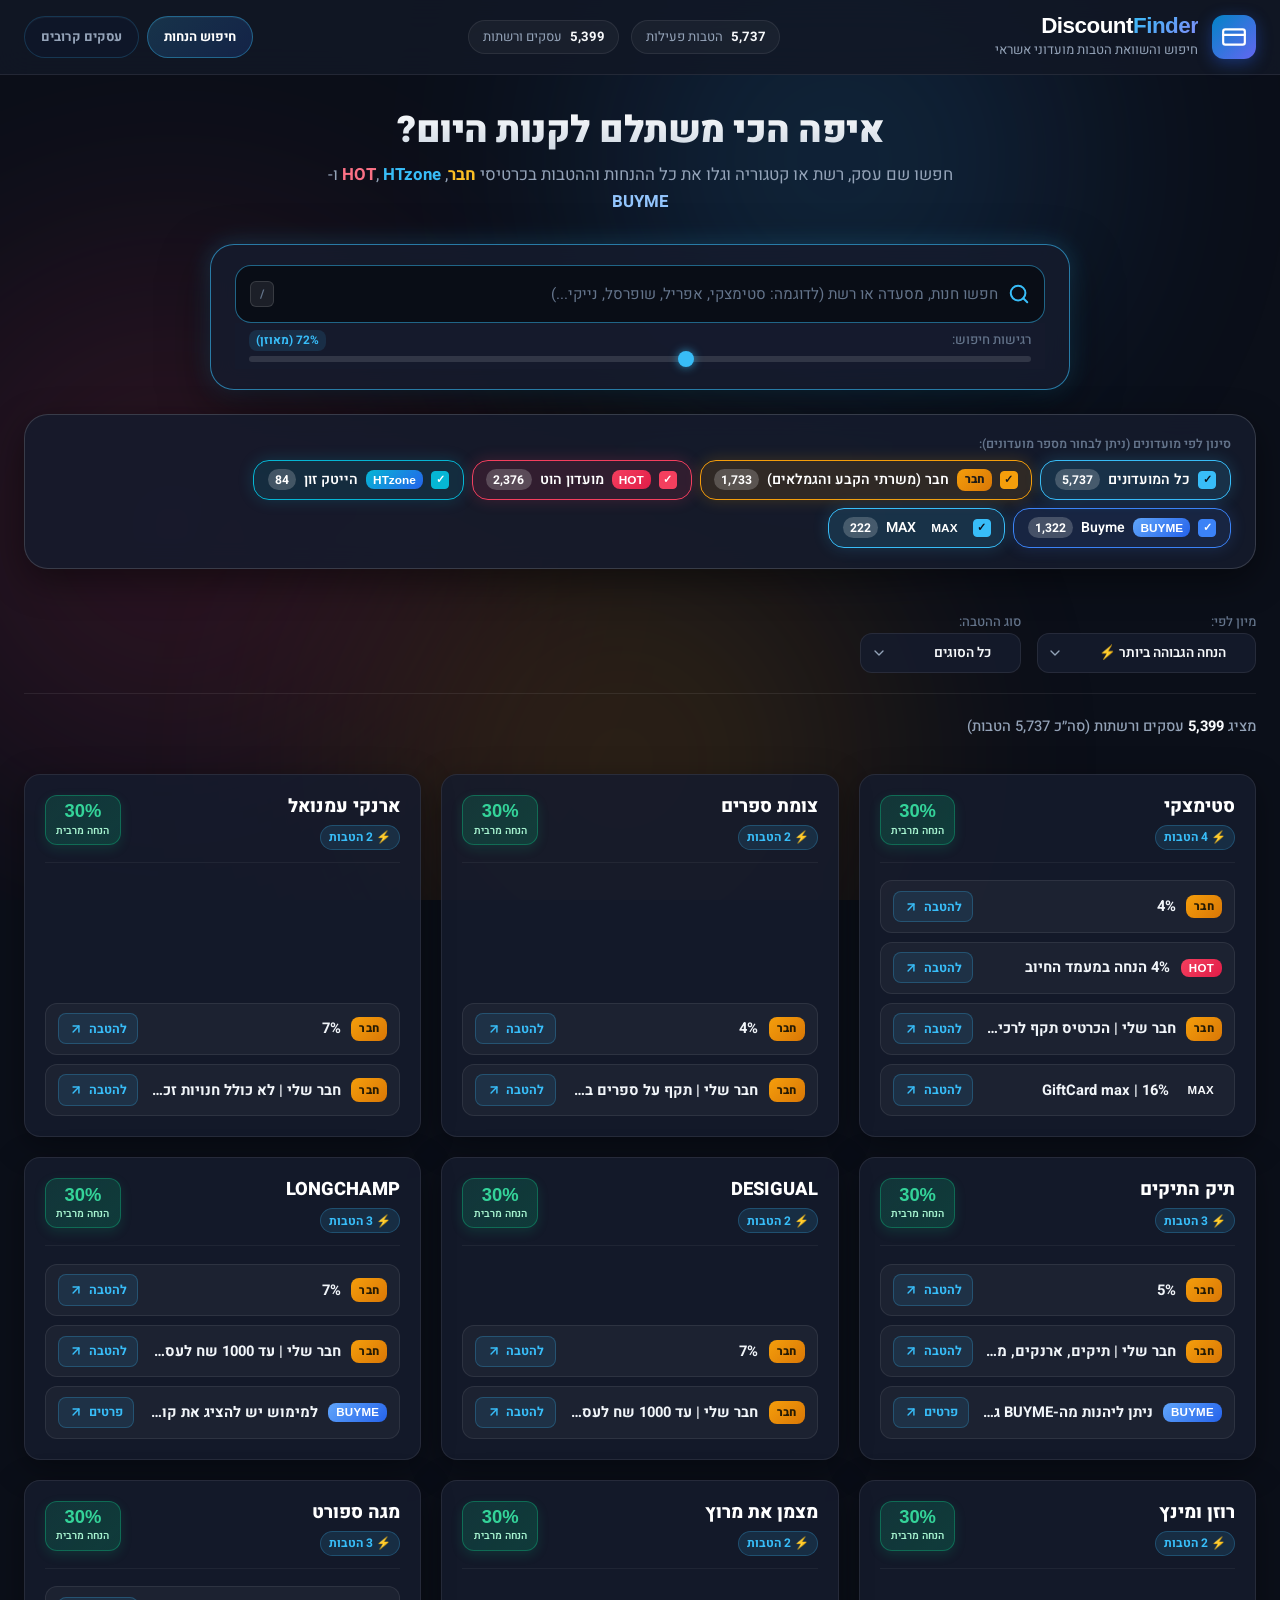
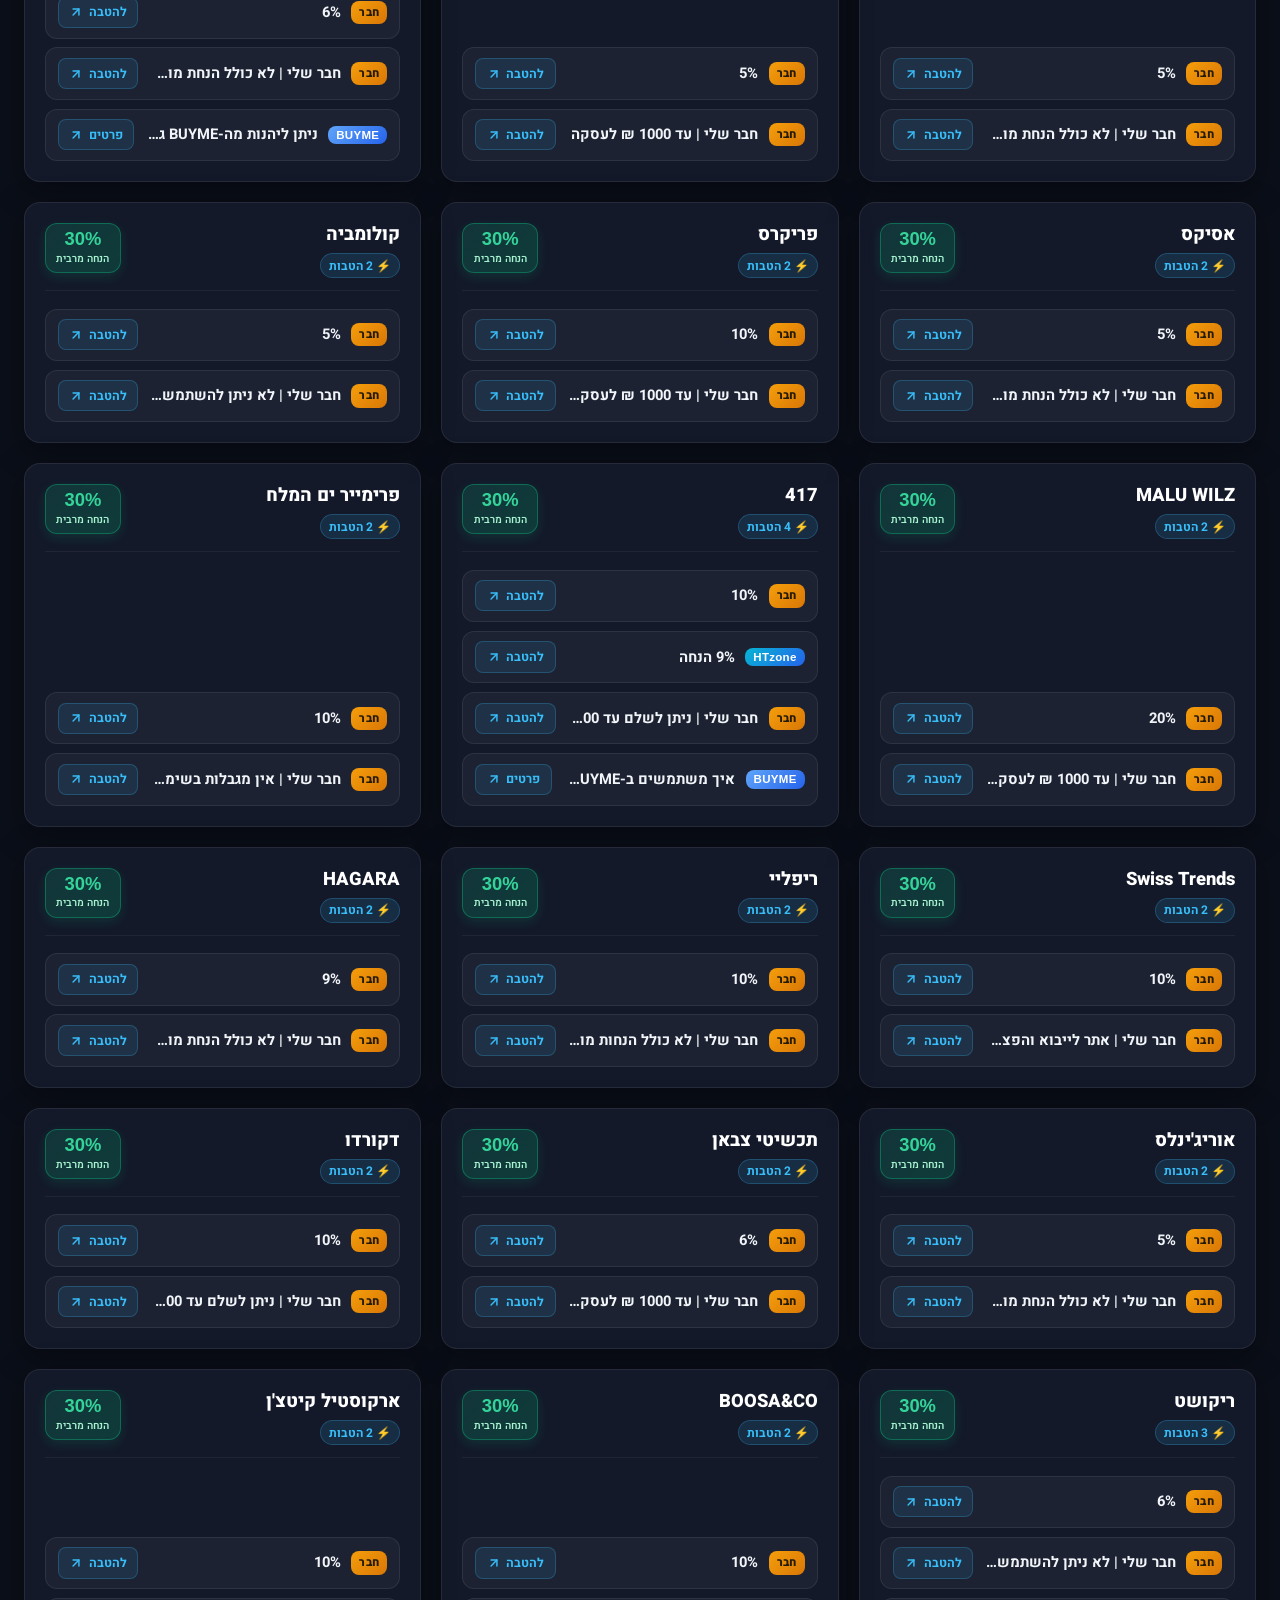
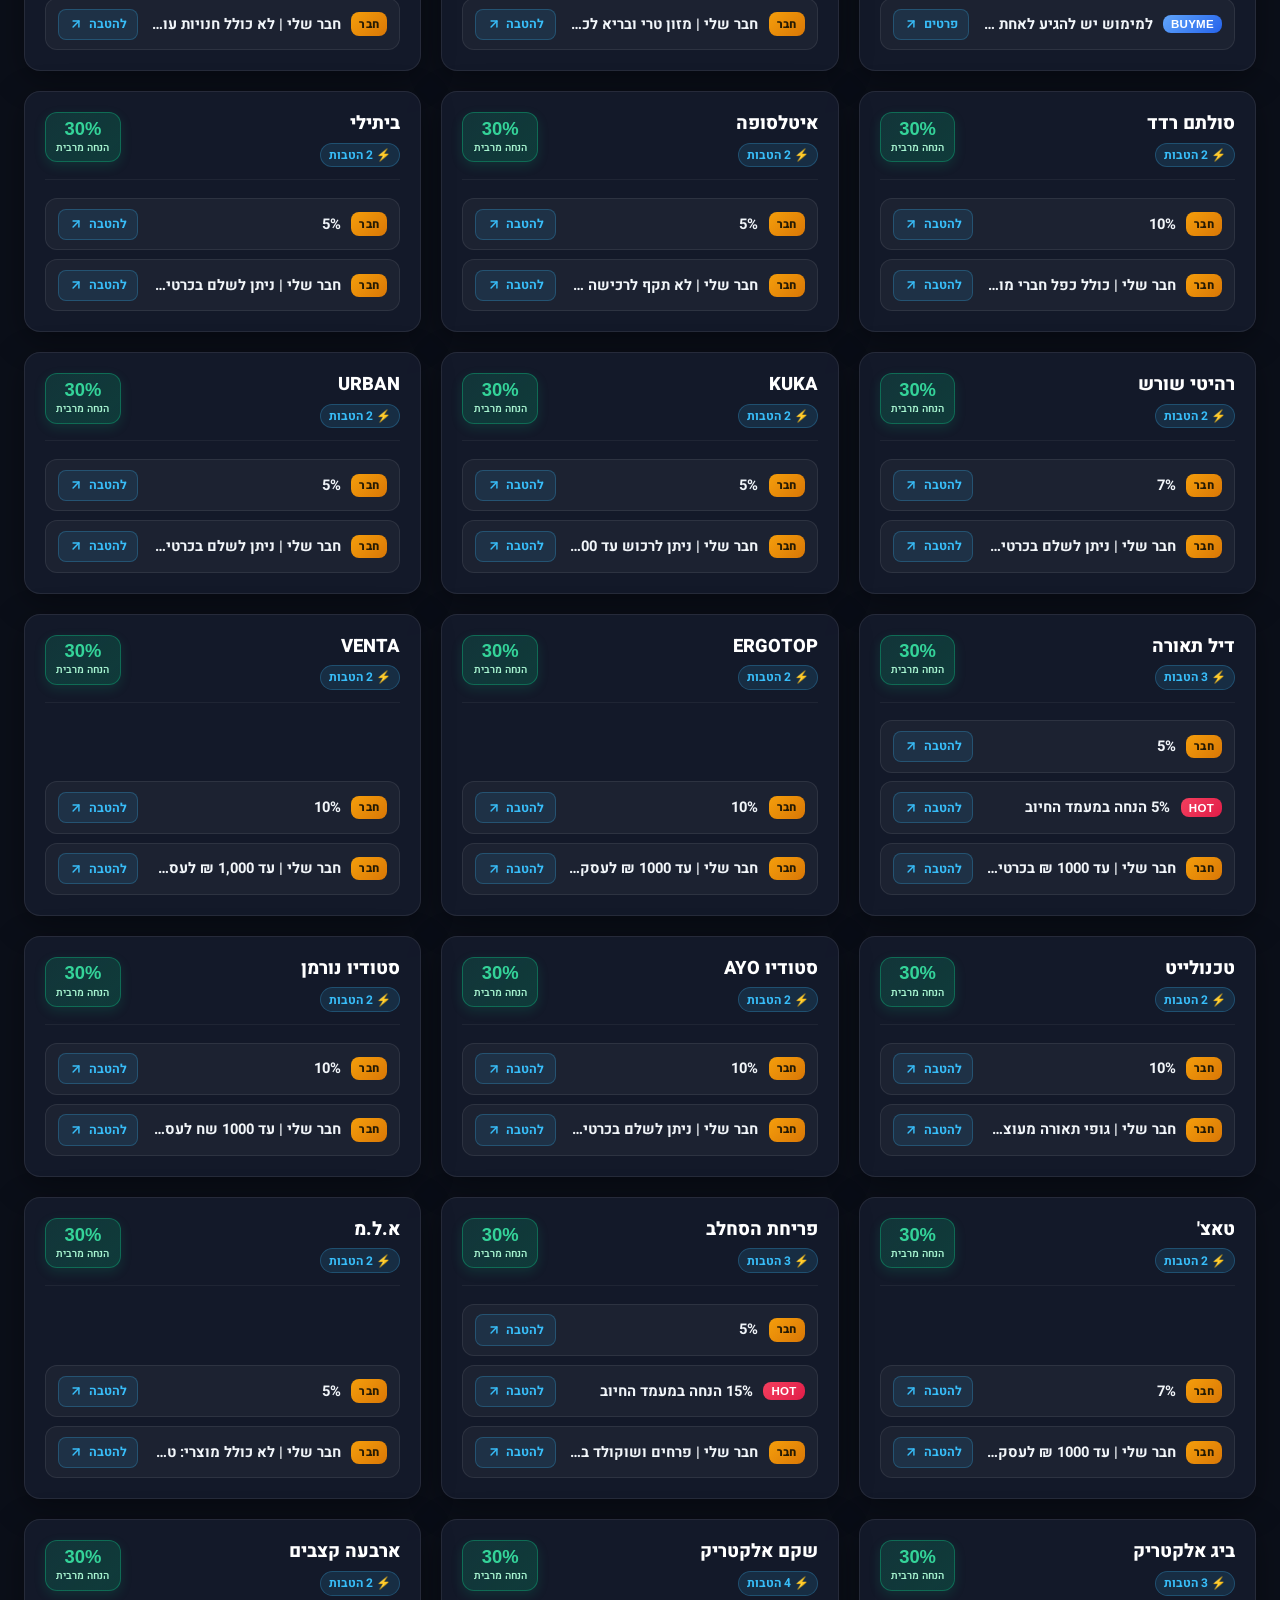
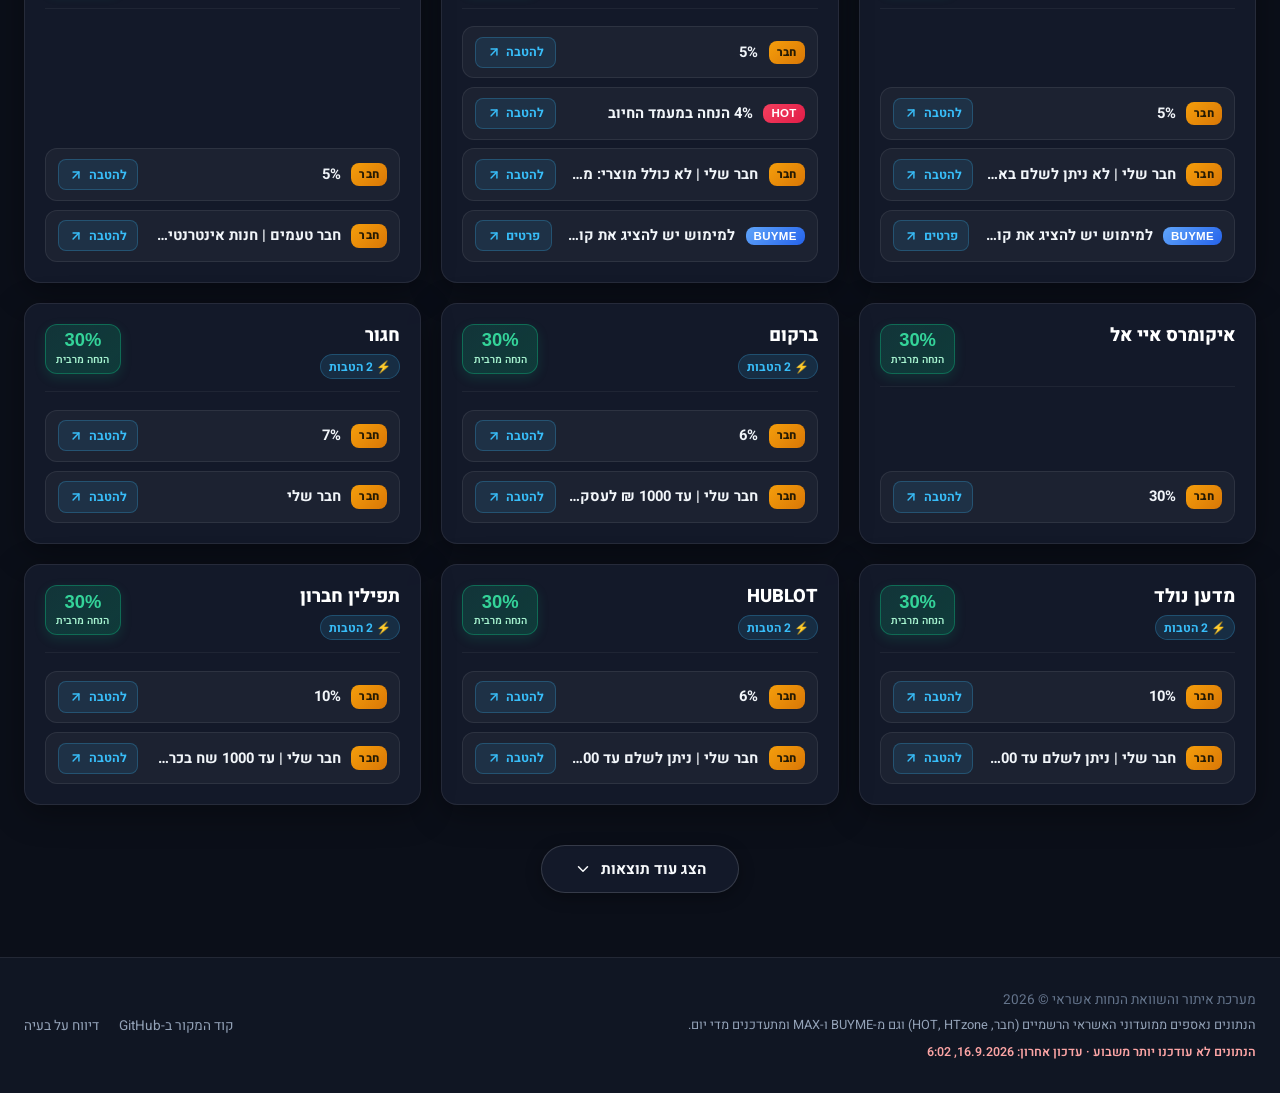
==== docs/index.html @ e82c586e "Fix footer links and surface data freshness" ====
<!DOCTYPE html>
<html lang="he" dir="rtl">

<head>
<!-- components/base_head.html -->
<meta charset="UTF-8">
<meta name="viewport" content="width=device-width, initial-scale=1.0, maximum-scale=5.0">
<meta name="theme-color" content="#0b0f19">

<!-- Google Fonts -->
<link rel="preconnect" href="https://fonts.googleapis.com">
<link rel="preconnect" href="https://fonts.gstatic.com" crossorigin>
<link href="https://fonts.googleapis.com/css2?family=Heebo:wght@300;400;500;600;700;800;900&family=Rubik:wght@400;500;600;700;800&display=swap" rel="stylesheet">

<link rel="stylesheet" href="./styles.css">    <title>מאתר הנחות והטבות אשראי | חבר (משרתי הקבע והגמלאים), HOT, HTzone</title>
    <meta name="description" content="חיפוש מיידי של כל ההנחות וההטבות בכרטיסי מועדון: חבר (משרתי הקבע והגמלאים), מועדון הוט (HOT), ו-HTzone. השוואת הנחות ומעבר ישיר להטבה.">
</head>

<body>
    <!-- Background Glow Effect -->
    <div class="app-background">
        <div class="glow-orb orb-1"></div>
        <div class="glow-orb orb-2"></div>
        <div class="glow-orb orb-3"></div>
    </div>

    <!-- Site Header Component -->
<!-- components/header.html -->
<header class="site-header">
    <div class="container header-content">
        <div class="brand">
            <div class="brand-icon">
                <svg viewBox="0 0 24 24" width="26" height="26" fill="none" stroke="currentColor" stroke-width="2"
                    stroke-linecap="round" stroke-linejoin="round">
                    <rect x="2" y="5" width="20" height="14" rx="2"></rect>
                    <line x1="2" y1="10" x2="22" y2="10"></line>
                </svg>
            </div>
            <div class="brand-text">
                <h1 class="brand-title">Discount<span class="brand-accent">Finder</span></h1>
                <p class="brand-subtitle">חיפוש והשוואת הטבות מועדוני אשראי</p>
            </div>
        </div>

        <!-- Stats Bar in Header -->
        <div class="header-stats" id="headerStats">
            <div class="stat-pill" id="statTotalDeals">
                <span class="stat-num" id="totalDealsCount">--</span>
                <span class="stat-label">הטבות פעילות</span>
            </div>
            <div class="stat-pill" id="statTotalStores">
                <span class="stat-num" id="totalStoresCount">--</span>
                <span class="stat-label">עסקים ורשתות</span>
            </div>
        </div>

        <nav class="header-nav" aria-label="ניווט בין עמודים">
            <a href="./" class="nav-link active">חיפוש הנחות</a>
            <a href="./nearme" class="nav-link ">עסקים קרובים</a>
        </nav>
    </div>
</header>
    <!-- Main Content -->
    <main class="container main-content">
<!-- Hero & Search Section -->
<section class="hero-section">
    <div class="hero-text-wrapper">
        <h2 class="hero-headline">איפה הכי משתלם לקנות היום?</h2>
        <p class="hero-description">חפשו שם עסק, רשת או קטגוריה וגלו את כל ההנחות וההטבות בכרטיסי <strong
                class="badge-mcc-text">חבר</strong>, <strong class="badge-hot-text">HOT</strong>, <strong
                class="badge-htzone-text">HTzone</strong> ו-<strong class="badge-buyme-text">BUYME</strong></p>
    </div>

    <!-- Search Box Card -->
    <div class="search-box-card">
        <div class="search-input-wrapper">
            <span class="search-icon">
                <svg viewBox="0 0 24 24" width="22" height="22" fill="none" stroke="currentColor"
                    stroke-width="2.2" stroke-linecap="round" stroke-linejoin="round">
                    <circle cx="11" cy="11" r="8"></circle>
                    <line x1="21" y1="21" x2="16.65" y2="16.65"></line>
                </svg>
            </span>
            <input type="text" id="searchInput" class="search-input"
                placeholder="חפשו חנות, מסעדה או רשת (לדוגמה: סטימצקי, אפריל, שופרסל, נייקי...)"
                autocomplete="off" autofocus aria-label="חיפוש עסקים והטבות">
            <button id="clearSearchBtn" class="clear-btn hidden" title="נקה חיפוש" aria-label="נקה חיפוש"
                type="button">
                <svg viewBox="0 0 24 24" width="18" height="18" fill="none" stroke="currentColor"
                    stroke-width="2.5" stroke-linecap="round" stroke-linejoin="round">
                    <line x1="18" y1="6" x2="6" y2="18"></line>
                    <line x1="6" y1="6" x2="18" y2="18"></line>
                </svg>
            </button>
            <div class="search-kbd-hint" title="לחצו / לחיפוש מהיר">/</div>
        </div>

        <!-- Quick Tags / Suggestions -->
        <div class="fuzzy-slider-control">
            <div class="fuzzy-label-wrapper">
                <label for="fuzzyRange" class="control-label">רגישות חיפוש:</label>
                <span id="fuzzyValLabel" class="fuzzy-val-badge">72% (מאוזן)</span>
            </div>
            <input type="range" id="fuzzyRange" class="fuzzy-slider" min="50" max="100" value="72" step="2"
                title="כוונן את רגישות החיפוש העמום (Fuzzy Search Tolerance)">
        </div>
    </div>

    <!-- Filter & Controls Toolbar -->
    <div class="toolbar-section">
        <!-- Club Filter Chips Component -->
<!-- components/club_filters.html -->
<div class="club-filters-container" id="filter-row" aria-label="סינון לפי מועדונים">
    <span class="filters-group-label">סינון לפי מועדונים (ניתן לבחור מספר מועדונים):</span>
    <div class="club-filters-group" role="group" aria-label="סינון לפי מועדונים">
        <button class="filter-chip active" data-club="ALL" type="button" aria-pressed="true" id="filterAll">
            <span class="chip-checkbox">✓</span>
            <span class="chip-name">כל המועדונים</span>
<span class="chip-count" id="countAll">--</span>        </button>
        <button class="filter-chip chip-mcc" data-club="MCC" type="button" aria-pressed="false" id="filterMCC">
            <span class="chip-checkbox">✓</span>
            <span class="club-logo-tag mcc-tag">חבר</span>
            <span class="chip-name">חבר (משרתי הקבע והגמלאים)</span>
<span class="chip-count" id="countMCC">--</span>        </button>
        <button class="filter-chip chip-hot" data-club="HOT" type="button" aria-pressed="false" id="filterHOT">
            <span class="chip-checkbox">✓</span>
            <span class="club-logo-tag hot-tag">HOT</span>
            <span class="chip-name">מועדון הוט</span>
<span class="chip-count" id="countHOT">--</span>        </button>
        <button class="filter-chip chip-htzone" data-club="HTzone" type="button" aria-pressed="false" id="filterHTzone">
            <span class="chip-checkbox">✓</span>
            <span class="club-logo-tag htzone-tag">HTzone</span>
            <span class="chip-name">הייטק זון</span>
<span class="chip-count" id="countHTzone">--</span>        </button>
        <button class="filter-chip chip-buyme" data-club="BUYME" type="button" aria-pressed="false" id="filterBUYME">
            <span class="chip-checkbox">✓</span>
            <span class="club-logo-tag buyme-tag">BUYME</span>
            <span class="chip-name">Buyme</span>
<span class="chip-count" id="countBUYME">--</span>        </button>
        <button class="filter-chip chip-max" data-club="MAX" type="button" aria-pressed="false" id="filterMAX">
            <span class="chip-checkbox">✓</span>
            <span class="club-logo-tag max-tag">MAX</span>
            <span class="chip-name">MAX</span>
<span class="chip-count" id="countMAX">--</span>        </button>
    </div>
</div>
        <!-- Sort and Fuzzy Sensitivity Controls -->
        <div class="toolbar-controls-group">
            <div class="sort-controls">
                <label for="sortSelect" class="control-label">מיון לפי:</label>
                <div class="custom-select-wrapper">
                    <select id="sortSelect" class="custom-select">
                        <option value="discount_desc" selected>הנחה הגבוהה ביותר ⚡</option>
                        <option value="name_asc">שם עסק (א - ת)</option>
                        <option value="deals_desc">מספר הטבות לעסק (הכי הרבה)</option>
                    </select>
                </div>
            </div>
            <div class="type-filter-control">
                <label for="discountTypeSelect" class="control-label">סוג ההטבה:</label>
                <div class="custom-select-wrapper">
                    <select id="discountTypeSelect" class="custom-select">
                        <option value="">כל הסוגים</option>
                        <option value="billing_discount">חיוב (ברירת מחדל)</option>
                        <option value="rechargeable_card">Rechargeable Card</option>
                        <option value="voucher">Voucher</option>
                        <option value="gift_card">Gift Card</option>
                        <option value="club_card">Club Card</option>
                    </select>
                </div>
            </div>
        </div>
    </div>

    <!-- Status / Result summary line -->
    <div class="results-meta-bar" id="resultsMetaBar">
        <div class="meta-info">
            <span id="resultsCountText" class="results-count-text">טוען נתונים...</span>
            <span id="activeFilterBadge" class="active-filter-badge hidden"></span>
        </div>
        <div class="meta-extra">
            <span id="renderedCountText" class="rendered-count-text"></span>
        </div>
    </div>
</section>

<!-- Cards Results Grid -->
<section class="results-section">
    <!-- Loading Skeleton -->
    <div id="loadingSkeleton" class="cards-grid skeleton-grid">
        <div class="card skeleton-card"></div>
        <div class="card skeleton-card"></div>
        <div class="card skeleton-card"></div>
        <div class="card skeleton-card"></div>
        <div class="card skeleton-card"></div>
        <div class="card skeleton-card"></div>
    </div>

    <!-- Rendered Cards -->
    <div id="cardsGrid" class="cards-grid hidden"></div>

    <!-- Load More Button (if many results) -->
    <div id="loadMoreContainer" class="load-more-container hidden">
        <button id="loadMoreBtn" class="load-more-btn" type="button">
            <span>הצג עוד תוצאות</span>
            <svg viewBox="0 0 24 24" width="18" height="18" fill="none" stroke="currentColor" stroke-width="2"
                stroke-linecap="round" stroke-linejoin="round">
                <polyline points="6 9 12 15 18 9"></polyline>
            </svg>
        </button>
    </div>

    <!-- Empty State -->
    <div id="emptyState" class="empty-state hidden">
        <div class="empty-icon-wrap">
            <svg viewBox="0 0 24 24" width="48" height="48" fill="none" stroke="currentColor" stroke-width="1.5"
                stroke-linecap="round" stroke-linejoin="round">
                <circle cx="11" cy="11" r="8"></circle>
                <line x1="21" y1="21" x2="16.65" y2="16.65"></line>
                <line x1="8" y1="11" x2="14" y2="11"></line>
            </svg>
        </div>
        <h3 class="empty-title">לא נמצאו תוצאות מתאימות</h3>
        <p class="empty-subtitle">לא מצאנו הטבות התואמות לחיפוש "<span id="emptyQuery"></span>". נסו לחפש בשם
            אחר או אפסו את הסינון.</p>
        <button id="resetSearchBtn" class="reset-search-btn" type="button">
            <svg viewBox="0 0 24 24" width="16" height="16" fill="none" stroke="currentColor" stroke-width="2"
                stroke-linecap="round" stroke-linejoin="round">
                <path d="M3 12a9 9 0 1 0 9-9 9.75 9.75 0 0 0-6.74 2.74L3 8"></path>
                <path d="M3 3v5h5"></path>
            </svg>
            <span>איפוס חיפוש וסינונים</span>
        </button>
    </div>
</section>

<!-- Floating Back to Top Button -->
<button id="backToTopBtn" class="back-to-top-btn hidden" title="חזרה לראש העמוד" aria-label="חזרה לראש העמוד"
    type="button">
    <svg viewBox="0 0 24 24" width="22" height="22" fill="none" stroke="currentColor" stroke-width="2.5"
        stroke-linecap="round" stroke-linejoin="round">
        <polyline points="18 15 12 9 6 15"></polyline>
    </svg>
</button>
    </main>

    <!-- Site Footer Component -->
<!-- components/footer.html -->
<footer class="site-footer">
    <div class="container footer-content">
        <div class="footer-left">
            <p>מערכת איתור והשוואת הנחות אשראי &copy; 2026</p>
            <p class="footer-note">הנתונים נאספים ממועדוני האשראי הרשמיים (חבר, HOT, HTzone) וגם מ-BUYME ו-MAX ומתעדכנים מדי יום.</p>
            <p id="dataFreshness" class="data-freshness" role="status" aria-live="polite">בודק מתי הנתונים עודכנו...</p>
        </div>
        <div class="footer-links">
            <a href="https://github.com/yohaybn/israeli-cc-discounts" target="_blank" rel="noopener noreferrer" class="footer-link">קוד המקור ב-GitHub</a>
            <a href="https://github.com/yohaybn/israeli-cc-discounts/issues" target="_blank" rel="noopener noreferrer" class="footer-link">דיווח על בעיה</a>
        </div>
    </div>
</footer>
    <!-- Shared Card Template Component -->
<!-- components/card.html -->
<template id="deal-card-template">
    <div class="card business-card">
        <div class="card-header">
            <div class="card-title-area">
                <h3 class="business-name"></h3>
                <span class="multi-badge hidden"></span>
            </div>
            <div class="best-discount-pill hidden">
                <span class="best-disc-val"></span>
                <span class="best-disc-lbl">הנחה מרבית</span>
            </div>
            <div class="voucher-pill hidden">
                <span class="voucher-icon">🎁</span>
                <span class="voucher-label">שובר</span>
                <span class="voucher-count"></span>
            </div>
        </div>
        <div class="discounts-list"></div>
    </div>
</template>
    <script src="./freshness.js"></script>
<!-- App JavaScript -->
<script src="./app.js"></script>
</body>

</html>
---- docs/styles.css ----
/* ==========================================================================
   Design System & Tokens - Israeli Credit Card Discount Finder
   ========================================================================== */

:root {
    /* Color Palette */
    --bg-main: #0b0f19;
    --bg-card: rgba(22, 28, 45, 0.85);
    --bg-card-hover: rgba(30, 39, 63, 0.95);
    --bg-glass: rgba(18, 24, 38, 0.85);
    --bg-surface-elevated: #1a2236;
    --bg-surface-subtle: rgba(255, 255, 255, 0.04);
    --bg-input: rgba(13, 17, 28, 0.9);

    /* Text Colors */
    --text-primary: #f8fafc;
    --text-secondary: #94a3b8;
    --text-muted: #64748b;
    --text-accent: #38bdf8;

    /* Border & Glow */
    --border-subtle: rgba(255, 255, 255, 0.08);
    --border-highlight: rgba(255, 255, 255, 0.15);
    --border-focus: rgba(56, 189, 248, 0.6);
    --glow-primary: rgba(56, 189, 248, 0.25);
    --glow-card: 0 8px 32px rgba(0, 0, 0, 0.35);

    /* Club Brand Colors */
    --mcc-base: #f59e0b;
    --mcc-gradient: linear-gradient(135deg, #f59e0b, #d97706);
    --mcc-bg: rgba(245, 158, 11, 0.12);
    --mcc-border: rgba(245, 158, 11, 0.35);
    --mcc-text: #fbbf24;

    --hot-base: #f43f5e;
    --hot-gradient: linear-gradient(135deg, #f43f5e, #e11d48);
    --hot-bg: rgba(244, 63, 94, 0.12);
    --hot-border: rgba(244, 63, 94, 0.35);
    --hot-text: #fb7185;

    --htzone-base: #06b6d4;
    --htzone-gradient: linear-gradient(135deg, #06b6d4, #2563eb);
    --htzone-bg: rgba(6, 182, 212, 0.12);
    --htzone-border: rgba(6, 182, 212, 0.35);
    --htzone-text: #38bdf8;

    --buyme-base: #3b82f6;
    --buyme-gradient: linear-gradient(135deg, #60a5fa, #2563eb);
    --buyme-bg: rgba(59, 130, 246, 0.12);
    --buyme-border: rgba(59, 130, 246, 0.35);
    --buyme-text: #93c5fd;

    /* Typography */
    --font-hebrew: 'Heebo', 'Rubik', -apple-system, BlinkMacSystemFont, 'Segoe UI', Roboto, sans-serif;
    --font-latin: 'Inter', -apple-system, BlinkMacSystemFont, sans-serif;

    /* Radii */
    --radius-sm: 8px;
    --radius-md: 12px;
    --radius-lg: 16px;
    --radius-xl: 24px;
    --radius-full: 9999px;

    /* Transitions */
    --transition-fast: 0.15s ease;
    --transition-normal: 0.25s cubic-bezier(0.16, 1, 0.3, 1);
    --transition-smooth: 0.4s cubic-bezier(0.16, 1, 0.3, 1);
}

/* ==========================================================================
   Reset & Global Setup
   ========================================================================== */

*,
*::before,
*::after {
    box-sizing: border-box;
    margin: 0;
    padding: 0;
    -webkit-tap-highlight-color: transparent;
}

html {
    font-size: 16px;
    scroll-behavior: smooth;
    background-color: var(--bg-main);
    color: var(--text-primary);
    font-family: var(--font-hebrew);
    direction: rtl;
    text-align: right;
    -webkit-font-smoothing: antialiased;
}

body {
    min-height: 100vh;
    display: flex;
    flex-direction: column;
    overflow-x: hidden;
    position: relative;
}

.container {
    width: 100%;
    max-width: 1280px;
    margin: 0 auto;
    padding: 0 1.5rem;
}

/* Ambient Animated Glows */
.app-background {
    position: fixed;
    inset: 0;
    z-index: -1;
    overflow: hidden;
    pointer-events: none;
}

.glow-orb {
    position: absolute;
    border-radius: 50%;
    filter: blur(120px);
    opacity: 0.15;
    animation: orbFloat 20s infinite alternate ease-in-out;
}

.orb-1 {
    top: -10%;
    right: 15%;
    width: 500px;
    height: 500px;
    background: radial-gradient(circle, #38bdf8, #2563eb);
}

.orb-2 {
    top: 25%;
    left: -10%;
    width: 600px;
    height: 600px;
    background: radial-gradient(circle, #f43f5e, #881337);
    animation-delay: -5s;
}

.orb-3 {
    bottom: -15%;
    right: 30%;
    width: 550px;
    height: 550px;
    background: radial-gradient(circle, #f59e0b, #b45309);
    animation-delay: -10s;
}

@keyframes orbFloat {
    0% {
        transform: translate(0, 0) scale(1);
    }

    50% {
        transform: translate(30px, -20px) scale(1.08);
    }

    100% {
        transform: translate(-20px, 30px) scale(0.95);
    }
}

/* ==========================================================================
   Header & Brand
   ========================================================================== */

.site-header {
    position: sticky;
    top: 0;
    z-index: 100;
    backdrop-filter: blur(16px);
    -webkit-backdrop-filter: blur(16px);
    background: var(--bg-glass);
    border-bottom: 1px solid var(--border-subtle);
    padding: 0.85rem 0;
    transition: var(--transition-normal);
}

.header-content {
    display: flex;
    align-items: center;
    justify-content: space-between;
    gap: 1.5rem;
}

.header-nav {
    display: inline-flex;
    align-items: center;
    gap: 0.5rem;
    flex-wrap: wrap;
}

.nav-link {
    display: inline-flex;
    align-items: center;
    justify-content: center;
    padding: 0.6rem 1rem;
    border-radius: var(--radius-full);
    border: 1px solid rgba(56, 189, 248, 0.2);
    background: rgba(15, 23, 42, 0.9);
    color: var(--text-secondary);
    font-size: 0.82rem;
    font-weight: 700;
    text-decoration: none;
    transition: var(--transition-fast);
    box-shadow: inset 0 1px 0 rgba(255, 255, 255, 0.04);
}

.nav-link:hover,
.nav-link.active {
    background: linear-gradient(135deg, rgba(56, 189, 248, 0.18), rgba(37, 99, 235, 0.18));
    border-color: rgba(56, 189, 248, 0.4);
    color: #fff;
}

.brand {
    display: flex;
    align-items: center;
    gap: 0.85rem;
    text-decoration: none;
}

.brand-icon {
    width: 44px;
    height: 44px;
    border-radius: var(--radius-md);
    background: linear-gradient(135deg, #0284c7, #6366f1);
    color: #fff;
    display: flex;
    align-items: center;
    justify-content: center;
    box-shadow: 0 4px 16px rgba(37, 99, 235, 0.4);
    flex-shrink: 0;
}

.brand-title {
    font-size: 1.4rem;
    font-weight: 800;
    letter-spacing: -0.5px;
    color: #fff;
    line-height: 1.1;
    font-family: var(--font-latin), var(--font-hebrew);
}

.brand-accent {
    background: linear-gradient(135deg, #38bdf8, #818cf8);
    -webkit-background-clip: text;
    background-clip: text;
    -webkit-text-fill-color: transparent;
}

.brand-subtitle {
    font-size: 0.82rem;
    color: var(--text-secondary);
    margin-top: 2px;
}

.header-stats {
    display: flex;
    align-items: center;
    gap: 0.75rem;
}

.stat-pill {
    display: inline-flex;
    align-items: center;
    gap: 0.5rem;
    padding: 0.4rem 0.85rem;
    background: var(--bg-surface-subtle);
    border: 1px solid var(--border-subtle);
    border-radius: var(--radius-full);
    font-size: 0.82rem;
    color: var(--text-secondary);
    transition: var(--transition-fast);
}

.stat-num {
    font-weight: 700;
    color: var(--text-primary);
    font-feature-settings: "tnum";
}

.live-indicator {
    background: rgba(16, 185, 129, 0.08);
    border-color: rgba(16, 185, 129, 0.25);
    color: #34d399;
}

.live-dot {
    width: 8px;
    height: 8px;
    border-radius: 50%;
    background-color: #10b981;
    box-shadow: 0 0 10px #10b981;
    animation: pulseLive 2s infinite;
}

@keyframes pulseLive {

    0%,
    100% {
        opacity: 1;
        transform: scale(1);
    }

    50% {
        opacity: 0.4;
        transform: scale(0.85);
    }
}

/* ==========================================================================
   Hero Section & Search Box
   ========================================================================== */

.main-content {
    flex: 1;
    padding-top: 2rem;
    padding-bottom: 4rem;
}

.hero-section {
    margin-bottom: 2.25rem;
}

.hero-text-wrapper {
    text-align: center;
    margin-bottom: 1.75rem;
}

.hero-headline {
    font-size: clamp(1.6rem, 4.5vw, 2.3rem);
    font-weight: 900;
    letter-spacing: -0.5px;
    line-height: 1.25;
    margin-bottom: 0.6rem;
    background: linear-gradient(180deg, #ffffff 0%, #cbd5e1 100%);
    -webkit-background-clip: text;
    background-clip: text;
    -webkit-text-fill-color: transparent;
}

.hero-description {
    font-size: clamp(0.92rem, 2.5vw, 1.05rem);
    color: var(--text-secondary);
    max-width: 680px;
    margin: 0 auto;
    line-height: 1.6;
}

.badge-mcc-text {
    color: var(--mcc-text);
}

.badge-hot-text {
    color: var(--hot-text);
}

.badge-htzone-text {
    color: var(--htzone-text);
}

.badge-buyme-text {
    color: var(--buyme-text);
}

/* Search Box Card */
.search-box-card {
    background: var(--bg-card);
    border: 1px solid var(--border-highlight);
    border-radius: var(--radius-xl);
    padding: 1.25rem 1.5rem;
    box-shadow: 0 12px 36px rgba(0, 0, 0, 0.45);
    backdrop-filter: blur(12px);
    transition: var(--transition-normal);
    max-width: 860px;
    margin: 0 auto 1.5rem auto;
}

.search-box-card:focus-within {
    border-color: var(--border-focus);
    box-shadow: 0 16px 48px rgba(0, 0, 0, 0.5), 0 0 25px var(--glow-primary);
}

.search-input-wrapper {
    position: relative;
    display: flex;
    align-items: center;
    background: var(--bg-input);
    border: 1px solid var(--border-subtle);
    border-radius: var(--radius-lg);
    padding: 0.25rem 0.85rem;
    transition: var(--transition-fast);
}

.search-input-wrapper:focus-within {
    border-color: rgba(56, 189, 248, 0.5);
    background: #090d16;
}

.search-icon {
    display: flex;
    align-items: center;
    color: var(--text-muted);
    margin-left: 0.65rem;
    flex-shrink: 0;
    transition: var(--transition-fast);
}

.search-input-wrapper:focus-within .search-icon {
    color: var(--text-accent);
}

.search-input {
    width: 100%;
    background: transparent;
    border: none;
    outline: none;
    font-size: 1rem;
    /* 16px to prevent iOS auto-zoom */
    font-weight: 500;
    color: var(--text-primary);
    font-family: inherit;
    padding: 0.75rem 0;
}

.search-input::placeholder {
    color: var(--text-muted);
    font-weight: 400;
    font-size: 0.95rem;
}

.clear-btn {
    background: transparent;
    border: none;
    color: var(--text-muted);
    cursor: pointer;
    padding: 0.5rem;
    min-width: 36px;
    min-height: 36px;
    border-radius: 50%;
    display: flex;
    align-items: center;
    justify-content: center;
    transition: var(--transition-fast);
    margin-right: 0.25rem;
}

.clear-btn:hover {
    color: #fff;
    background: rgba(255, 255, 255, 0.1);
}

.search-kbd-hint {
    display: inline-flex;
    align-items: center;
    justify-content: center;
    width: 26px;
    height: 26px;
    border-radius: 6px;
    background: rgba(255, 255, 255, 0.08);
    border: 1px solid rgba(255, 255, 255, 0.12);
    font-size: 0.75rem;
    font-weight: 700;
    color: var(--text-muted);
    user-select: none;
    margin-right: 0.25rem;
}

/* Quick Tags */
.quick-tags-container {
    display: flex;
    align-items: center;
    gap: 0.65rem;
    margin-top: 0.85rem;
    flex-wrap: wrap;
}

.quick-tags-label {
    font-size: 0.8rem;
    color: var(--text-muted);
    font-weight: 500;
}

.quick-tags {
    display: flex;
    align-items: center;
    gap: 0.45rem;
    flex-wrap: wrap;
}

.quick-tag {
    background: rgba(255, 255, 255, 0.05);
    border: 1px solid var(--border-subtle);
    color: var(--text-secondary);
    border-radius: var(--radius-full);
    padding: 0.3rem 0.75rem;
    font-size: 0.8rem;
    font-weight: 500;
    font-family: inherit;
    cursor: pointer;
    transition: var(--transition-fast);
    display: inline-flex;
    align-items: center;
    justify-content: center;
    min-height: 32px;
}

.quick-tag:hover {
    background: rgba(56, 189, 248, 0.15);
    border-color: rgba(56, 189, 248, 0.4);
    color: var(--text-accent);
    transform: translateY(-1px);
}

.quick-tag:active {
    transform: translateY(0) scale(0.97);
}

/* ==========================================================================
   Toolbar: Multi-Club Filter Chips & Sort Controls
   ========================================================================== */

.toolbar-section {
    display: flex;
    align-items: flex-start;
    justify-content: space-between;
    gap: 1.25rem;
    flex-wrap: wrap;
    margin-bottom: 1.25rem;
    padding-bottom: 1.25rem;
    border-bottom: 1px solid var(--border-subtle);
}

.club-filters-container {
    display: flex;
    flex-direction: column;
    gap: 0.4rem;
}

.filters-group-label {
    font-size: 0.78rem;
    color: var(--text-muted);
    font-weight: 600;
}

.club-filters-group {
    display: flex;
    align-items: center;
    gap: 0.5rem;
    flex-wrap: wrap;
}

.filter-chip {
    display: inline-flex;
    align-items: center;
    gap: 0.5rem;
    padding: 0.5rem 0.85rem;
    border-radius: var(--radius-lg);
    background: var(--bg-card);
    border: 1px solid var(--border-subtle);
    color: var(--text-secondary);
    font-family: inherit;
    font-size: 0.88rem;
    font-weight: 600;
    cursor: pointer;
    transition: var(--transition-normal);
    user-select: none;
    min-height: 40px;
}

.filter-chip:hover {
    background: var(--bg-surface-elevated);
    border-color: var(--border-highlight);
    color: var(--text-primary);
}

.filter-chip:active {
    transform: scale(0.97);
}

.chip-checkbox {
    display: inline-flex;
    align-items: center;
    justify-content: center;
    width: 18px;
    height: 18px;
    border-radius: 4px;
    background: rgba(255, 255, 255, 0.08);
    border: 1px solid rgba(255, 255, 255, 0.18);
    font-size: 0.7rem;
    font-weight: 800;
    color: transparent;
    transition: var(--transition-fast);
    flex-shrink: 0;
}

.filter-chip.active {
    background: rgba(56, 189, 248, 0.15);
    border-color: var(--text-accent);
    color: #fff;
    box-shadow: 0 0 16px rgba(56, 189, 248, 0.2);
}

.filter-chip.active .chip-checkbox {
    background: var(--text-accent);
    border-color: var(--text-accent);
    color: #0b0f19;
}

.filter-chip.chip-mcc.active {
    background: var(--mcc-bg);
    border-color: var(--mcc-base);
    color: #fff;
    box-shadow: 0 0 16px rgba(245, 158, 11, 0.2);
}

.filter-chip.chip-mcc.active .chip-checkbox {
    background: var(--mcc-base);
    border-color: var(--mcc-base);
    color: #1e1b18;
}

.filter-chip.chip-hot.active {
    background: var(--hot-bg);
    border-color: var(--hot-base);
    color: #fff;
    box-shadow: 0 0 16px rgba(244, 63, 94, 0.2);
}

.filter-chip.chip-hot.active .chip-checkbox {
    background: var(--hot-base);
    border-color: var(--hot-base);
    color: #fff;
}

.filter-chip.chip-htzone.active {
    background: var(--htzone-bg);
    border-color: var(--htzone-base);
    color: #fff;
    box-shadow: 0 0 16px rgba(6, 182, 212, 0.2);
}

.filter-chip.chip-htzone.active .chip-checkbox {
    background: var(--htzone-base);
    border-color: var(--htzone-base);
    color: #fff;
}

.filter-chip.chip-buyme.active {
    background: var(--buyme-bg);
    border-color: var(--buyme-base);
    color: #fff;
    box-shadow: 0 0 16px rgba(59, 130, 246, 0.2);
}

.filter-chip.chip-buyme.active .chip-checkbox {
    background: var(--buyme-base);
    border-color: var(--buyme-base);
    color: #fff;
}

.club-logo-tag {
    font-size: 0.74rem;
    font-weight: 800;
    padding: 0.15rem 0.45rem;
    border-radius: var(--radius-sm);
    font-family: var(--font-latin), var(--font-hebrew);
}

.mcc-tag {
    background: var(--mcc-gradient);
    color: #1e1b18;
}

.hot-tag {
    background: var(--hot-gradient);
    color: #fff;
}

.htzone-tag {
    background: var(--htzone-gradient);
    color: #fff;
}

.buyme-tag {
    background: var(--buyme-gradient);
    color: #fff;
}

.chip-count {
    font-size: 0.76rem;
    padding: 0.1rem 0.45rem;
    border-radius: var(--radius-full);
    background: rgba(255, 255, 255, 0.08);
    color: var(--text-muted);
    font-weight: 700;
}

.filter-chip.active .chip-count {
    background: rgba(255, 255, 255, 0.2);
    color: #fff;
}

/* Sort & Fuzzy Controls Group */
.toolbar-controls-group {
    display: flex;
    align-items: center;
    gap: 1rem;
    flex-wrap: wrap;
}

.control-label {
    font-size: 0.82rem;
    color: var(--text-muted);
    font-weight: 500;
    white-space: nowrap;
}

.fuzzy-slider-control {
    display: flex;
    flex-direction: column;
    gap: 0.35rem;
    min-width: 165px;
    background: var(--bg-card);

    padding: 0.45rem 0.85rem;
    transition: var(--transition-fast);
}

.fuzzy-slider-control:hover {
    border-color: var(--border-highlight);
    background: var(--bg-surface-elevated);
}

.fuzzy-label-wrapper {
    display: flex;
    align-items: center;
    justify-content: space-between;
    gap: 0.5rem;
}

.fuzzy-val-badge {
    font-size: 0.74rem;
    font-weight: 700;
    color: var(--text-accent);
    background: rgba(56, 189, 248, 0.12);
    padding: 0.1rem 0.45rem;
    border-radius: var(--radius-sm);
    font-feature-settings: "tnum";
}

.fuzzy-slider {
    -webkit-appearance: none;
    appearance: none;
    width: 100%;
    height: 6px;
    border-radius: var(--radius-full);
    background: rgba(255, 255, 255, 0.12);
    outline: none;
    cursor: pointer;
    transition: var(--transition-fast);
}

.fuzzy-slider::-webkit-slider-thumb {
    -webkit-appearance: none;
    appearance: none;
    width: 16px;
    height: 16px;
    border-radius: 50%;
    background: var(--text-accent);
    box-shadow: 0 0 10px rgba(56, 189, 248, 0.7);
    cursor: pointer;
    transition: transform var(--transition-fast);
}

.fuzzy-slider::-webkit-slider-thumb:hover {
    transform: scale(1.2);
}

.fuzzy-slider::-moz-range-thumb {
    width: 16px;
    height: 16px;
    border-radius: 50%;
    background: var(--text-accent);
    box-shadow: 0 0 10px rgba(56, 189, 248, 0.7);
    cursor: pointer;
    border: none;
}

/* Sort Controls */
.sort-controls .type-filter-control {
    display: flex;
    align-items: center;
    gap: 0.5rem;
}

.custom-select-wrapper {
    position: relative;
}

.custom-select {
    appearance: none;
    -webkit-appearance: none;
    background: var(--bg-card);
    border: 1px solid var(--border-subtle);
    border-radius: var(--radius-md);
    padding: 0.55rem 1.8rem 0.55rem 0.85rem;
    color: var(--text-primary);
    font-family: inherit;
    font-size: 0.85rem;
    font-weight: 600;
    cursor: pointer;
    outline: none;
    transition: var(--transition-fast);
    background-image: url("data:image/svg+xml,%3Csvg xmlns='http://www.w3.org/2000/svg' width='16' height='16' viewBox='0 0 24 24' fill='none' stroke='%2394a3b8' stroke-width='2' stroke-linecap='round' stroke-linejoin='round'%3E%3Cpolyline points='6 9 12 15 18 9'%3E%3C/polyline%3E%3C/svg%3E");
    background-repeat: no-repeat;
    background-position: left 0.6rem center;
    min-height: 40px;
}

.custom-select:hover,
.custom-select:focus {
    border-color: var(--border-highlight);
    background-color: var(--bg-surface-elevated);
}

/* Results Meta Bar */
.results-meta-bar {
    display: flex;
    align-items: center;
    justify-content: space-between;
    margin-bottom: 1.25rem;
    flex-wrap: wrap;
    gap: 0.75rem;
}

.results-count-text {
    font-size: 0.92rem;
    color: var(--text-secondary);
    font-weight: 500;
}

.results-count-text strong {
    color: var(--text-primary);
    font-weight: 700;
}

.active-filter-badge {
    display: inline-flex;
    align-items: center;
    gap: 0.5rem;
    padding: 0.3rem 0.75rem;
    border-radius: var(--radius-full);
    background: rgba(56, 189, 248, 0.12);
    border: 1px solid rgba(56, 189, 248, 0.25);
    color: var(--text-accent);
    font-size: 0.8rem;
    font-weight: 600;
}

.clear-club-filter-btn {
    background: transparent;
    border: none;
    color: var(--text-muted);
    cursor: pointer;
    font-size: 0.85rem;
    padding: 0 0.2rem;
    line-height: 1;
    display: inline-flex;
    align-items: center;
    transition: var(--transition-fast);
}

.clear-club-filter-btn:hover {
    color: #fff;
}

/* ==========================================================================
   Cards Grid & Card Components
   ========================================================================== */

.cards-grid {
    display: grid;
    grid-template-columns: repeat(auto-fill, minmax(340px, 1fr));
    gap: 1.25rem;
}

/* Individual Store Card */
.business-card {
    background: var(--bg-card);
    border: 1px solid var(--border-subtle);
    border-radius: var(--radius-lg);
    padding: 1.25rem;
    box-shadow: var(--glow-card);
    display: flex;
    flex-direction: column;
    justify-content: space-between;
    transition: var(--transition-normal);
    position: relative;
    overflow: hidden;
}

.business-card::before {
    content: '';
    position: absolute;
    top: 0;
    right: 0;
    left: 0;
    height: 3px;
    background: linear-gradient(90deg, transparent, rgba(56, 189, 248, 0.3), transparent);
    opacity: 0;
    transition: var(--transition-normal);
}

.business-card:hover {
    background: var(--bg-card-hover);
    border-color: var(--border-highlight);
    transform: translateY(-3px);
    box-shadow: 0 16px 36px rgba(0, 0, 0, 0.5), 0 0 20px rgba(56, 189, 248, 0.1);
}

.business-card:hover::before {
    opacity: 1;
}

/* Card Header */
.card-header {
    display: flex;
    align-items: flex-start;
    justify-content: space-between;
    gap: 0.75rem;
    margin-bottom: 0.85rem;
    padding-bottom: 0.75rem;
    border-bottom: 1px solid rgba(255, 255, 255, 0.05);
}

.card-title-area {
    flex: 1;
    min-width: 0;
}

.business-name {
    font-size: 1.15rem;
    font-weight: 800;
    color: #fff;
    line-height: 1.35;
    margin-bottom: 0.3rem;
    word-break: break-word;
}

.multi-badge {
    display: inline-flex;
    align-items: center;
    gap: 0.3rem;
    font-size: 0.75rem;
    font-weight: 700;
    color: #38bdf8;
    background: rgba(56, 189, 248, 0.12);
    border: 1px solid rgba(56, 189, 248, 0.25);
    padding: 0.15rem 0.5rem;
    border-radius: var(--radius-full);
}

.best-discount-pill {
    display: inline-flex;
    flex-direction: column;
    align-items: center;
    justify-content: center;
    background: linear-gradient(135deg, rgba(16, 185, 129, 0.18), rgba(5, 150, 105, 0.28));
    border: 1px solid rgba(16, 185, 129, 0.4);
    border-radius: var(--radius-md);
    padding: 0.4rem 0.65rem;
    flex-shrink: 0;
    box-shadow: 0 4px 12px rgba(16, 185, 129, 0.15);
}

.best-disc-val {
    font-size: 1.15rem;
    font-weight: 900;
    color: #34d399;
    font-family: var(--font-latin), var(--font-hebrew);
    line-height: 1;
}

.best-disc-lbl {
    font-size: 0.65rem;
    color: #a7f3d0;
    font-weight: 600;
    margin-top: 2px;
}

/* Discount Options List */
.discounts-list {
    display: flex;
    flex-direction: column;
    gap: 0.55rem;
    margin-top: 0.25rem;
}

/* Single Option Item */
.discount-option-item {
    display: flex;
    align-items: center;
    justify-content: space-between;
    gap: 0.75rem;
    padding: 0.6rem 0.75rem;
    background: var(--bg-surface-subtle);
    border: 1px solid var(--border-subtle);
    border-radius: var(--radius-md);
    text-decoration: none;
    color: inherit;
    transition: var(--transition-fast);
    cursor: pointer;
    min-height: 44px;
}

.discount-option-item:hover {
    background: var(--bg-surface-elevated);
    border-color: var(--border-highlight);
    transform: translateX(-2px);
}

.discount-option-item:active {
    transform: scale(0.98);
}

/* Option Club Specific Styles */
.discount-option-item.club-mcc:hover {
    border-color: var(--mcc-border);
    background: var(--mcc-bg);
}

.discount-option-item.club-hot:hover {
    border-color: var(--hot-border);
    background: var(--hot-bg);
}

.discount-option-item.club-htzone:hover {
    border-color: var(--htzone-border);
    background: var(--htzone-bg);
}

.discount-option-item.club-buyme:hover {
    border-color: var(--buyme-border);
    background: var(--buyme-bg);
}

.option-left-content {
    display: flex;
    align-items: center;
    gap: 0.65rem;
    flex: 1;
    min-width: 0;
}

.option-club-badge {
    font-size: 0.72rem;
    font-weight: 800;
    padding: 0.2rem 0.5rem;
    border-radius: var(--radius-sm);
    font-family: var(--font-latin), var(--font-hebrew);
    flex-shrink: 0;
    letter-spacing: 0.3px;
}

.option-club-badge.mcc {
    background: var(--mcc-gradient);
    color: #261b04;
}

.option-club-badge.hot {
    background: var(--hot-gradient);
    color: #fff;
}

.option-club-badge.htzone {
    background: var(--htzone-gradient);
    color: #fff;
}

.option-club-badge.buyme {
    background: var(--buyme-gradient);
    color: #fff;
}

.option-text-wrap {
    display: flex;
    flex-direction: column;
    min-width: 0;
}

.option-discount-title {
    font-size: 0.92rem;
    font-weight: 700;
    color: #f1f5f9;
    white-space: nowrap;
    overflow: hidden;
    text-overflow: ellipsis;
}

.option-club-name {
    font-size: 0.74rem;
    color: var(--text-muted);
}

/* Option CTA Action Button */
.option-action-btn {
    display: inline-flex;
    align-items: center;
    gap: 0.35rem;
    font-size: 0.78rem;
    font-weight: 700;
    color: var(--text-accent);
    background: rgba(56, 189, 248, 0.1);
    border: 1px solid rgba(56, 189, 248, 0.25);
    padding: 0.35rem 0.65rem;
    border-radius: var(--radius-sm);
    flex-shrink: 0;
    transition: var(--transition-fast);
    text-decoration: none;
}

.discount-option-item:hover .option-action-btn {
    background: var(--text-accent);
    color: #0b0f19;
    border-color: var(--text-accent);
}

.option-action-btn svg {
    transition: transform var(--transition-fast);
}

.discount-option-item:hover .option-action-btn svg {
    transform: translate(-2px, -2px);
}

/* ==========================================================================
   Load More, Empty & Loading States
   ========================================================================== */

.load-more-container {
    text-align: center;
    margin-top: 2.5rem;
}

.load-more-btn {
    display: inline-flex;
    align-items: center;
    gap: 0.6rem;
    padding: 0.75rem 2rem;
    border-radius: var(--radius-full);
    background: var(--bg-card);
    border: 1px solid var(--border-highlight);
    color: var(--text-primary);
    font-family: inherit;
    font-size: 0.95rem;
    font-weight: 700;
    cursor: pointer;
    transition: var(--transition-normal);
    box-shadow: 0 4px 16px rgba(0, 0, 0, 0.3);
    min-height: 48px;
}

.load-more-btn:hover {
    background: var(--bg-surface-elevated);
    border-color: var(--text-accent);
    color: var(--text-accent);
    transform: translateY(-2px);
}

.load-more-btn:active {
    transform: translateY(0) scale(0.97);
}

/* Empty State */
.empty-state {
    text-align: center;
    padding: 3.5rem 1.5rem;
    background: var(--bg-card);
    border: 1px dashed var(--border-highlight);
    border-radius: var(--radius-xl);
    max-width: 600px;
    margin: 2rem auto;
}

.empty-icon-wrap {
    width: 72px;
    height: 72px;
    border-radius: 50%;
    background: rgba(255, 255, 255, 0.04);
    display: flex;
    align-items: center;
    justify-content: center;
    margin: 0 auto 1.25rem auto;
    color: var(--text-muted);
}

.empty-title {
    font-size: 1.3rem;
    font-weight: 800;
    color: #fff;
    margin-bottom: 0.5rem;
}

.empty-subtitle {
    font-size: 0.92rem;
    color: var(--text-secondary);
    line-height: 1.6;
    margin-bottom: 1.5rem;
}

.reset-search-btn {
    display: inline-flex;
    align-items: center;
    gap: 0.5rem;
    background: linear-gradient(135deg, #0284c7, #2563eb);
    color: #fff;
    border: none;
    border-radius: var(--radius-full);
    padding: 0.65rem 1.5rem;
    font-family: inherit;
    font-size: 0.9rem;
    font-weight: 700;
    cursor: pointer;
    transition: var(--transition-fast);
    box-shadow: 0 4px 16px rgba(37, 99, 235, 0.4);
    min-height: 44px;
}

.reset-search-btn:hover {
    transform: translateY(-2px);
    box-shadow: 0 6px 20px rgba(37, 99, 235, 0.6);
}

.reset-search-btn:active {
    transform: translateY(0) scale(0.97);
}

/* Skeleton Loading Animation */
.skeleton-card {
    height: 160px;
    background: linear-gradient(90deg, rgba(255, 255, 255, 0.03) 25%, rgba(255, 255, 255, 0.07) 50%, rgba(255, 255, 255, 0.03) 75%);
    background-size: 200% 100%;
    animation: skeletonShimmer 1.5s infinite;
    border-radius: var(--radius-lg);
    border: 1px solid var(--border-subtle);
}

@keyframes skeletonShimmer {
    0% {
        background-position: 200% 0;
    }

    100% {
        background-position: -200% 0;
    }
}

/* Floating Back to Top Button */
.back-to-top-btn {
    position: fixed;
    bottom: 2rem;
    left: 2rem;
    width: 48px;
    height: 48px;
    border-radius: 50%;
    background: var(--bg-surface-elevated);
    border: 1px solid var(--border-highlight);
    color: var(--text-primary);
    display: flex;
    align-items: center;
    justify-content: center;
    cursor: pointer;
    box-shadow: 0 8px 24px rgba(0, 0, 0, 0.5), 0 0 16px var(--glow-primary);
    z-index: 99;
    transition: var(--transition-normal);
    backdrop-filter: blur(8px);
    -webkit-backdrop-filter: blur(8px);
}

.back-to-top-btn:hover {
    background: var(--text-accent);
    color: #0b0f19;
    transform: translateY(-3px);
}

.back-to-top-btn:active {
    transform: translateY(0) scale(0.95);
}

/* ==========================================================================
   Footer
   ========================================================================== */

.site-footer {
    border-top: 1px solid var(--border-subtle);
    background: var(--bg-glass);
    padding: 2rem 0;
    margin-top: auto;
    font-size: 0.85rem;
    color: var(--text-muted);
}

.footer-content {
    display: flex;
    align-items: center;
    justify-content: space-between;
    gap: 1.5rem;
    flex-wrap: wrap;
}

.footer-note {
    margin-top: 0.35rem;
    font-size: 0.8rem;
    color: var(--text-secondary);
}

.data-freshness {
    margin-top: 0.55rem;
    color: #86efac;
    font-size: 0.78rem;
    font-weight: 600;
}

.data-freshness.is-stale {
    color: #fbbf24;
}

.data-freshness.is-outdated {
    color: #fca5a5;
}

.footer-links {
    display: flex;
    align-items: center;
    gap: 1.25rem;
}

.footer-link {
    color: var(--text-secondary);
    text-decoration: none;
    transition: var(--transition-fast);
}

.footer-link:hover {
    color: var(--text-accent);
}

/* Utilities */
.hidden {
    display: none !important;
}

/* ==========================================================================
   Responsive Adaptations & Mobile Optimizations
   ========================================================================== */

@media (max-width: 900px) {
    .cards-grid {
        grid-template-columns: repeat(auto-fill, minmax(300px, 1fr));
        gap: 1rem;
    }
}

@media (max-width: 768px) {
    .container {
        padding: 0 1rem;
    }

    .main-content {
        padding-top: 1.5rem;
        padding-bottom: 3rem;
    }

    .site-header {
        padding: 0.65rem 0;
    }

    .brand-icon {
        width: 38px;
        height: 38px;
    }

    .brand-title {
        font-size: 1.25rem;
    }

    .header-stats {
        display: none;
    }

    .hero-section {
        margin-bottom: 1.75rem;
    }

    .search-box-card {
        padding: 1rem;
        border-radius: var(--radius-lg);
        margin-bottom: 1.25rem;
    }

    .search-kbd-hint {
        display: none;
    }

    .toolbar-section {
        flex-direction: column;
        align-items: stretch;
        gap: 1rem;
        padding-bottom: 1rem;
    }

    .club-filters-container {
        width: 100%;
    }

    .club-filters-group {
        overflow-x: auto;
        padding-bottom: 0.4rem;
        flex-wrap: nowrap;
        -webkit-overflow-scrolling: touch;
        scrollbar-width: none;
    }

    .club-filters-group::-webkit-scrollbar {
        display: none;
    }

    .filter-chip {
        white-space: nowrap;
        flex-shrink: 0;
        padding: 0.45rem 0.75rem;
        font-size: 0.84rem;
    }

    .toolbar-controls-group {
        width: 100%;
        flex-direction: column;
        align-items: stretch;
        gap: 0.75rem;
    }

    .fuzzy-slider-control {
        width: 100%;
        box-sizing: border-box;
    }

    .sort-controls {
        width: 100%;
        justify-content: space-between;
    }

    .custom-select-wrapper {
        flex: 1;
    }

    .custom-select {
        width: 100%;
    }

    .cards-grid {
        grid-template-columns: 1fr;
        gap: 1rem;
    }

    .business-card {
        padding: 1rem;
    }

    .back-to-top-btn {
        bottom: 1.25rem;
        left: 1.25rem;
        width: 44px;
        height: 44px;
    }

    .footer-content {
        flex-direction: column;
        text-align: center;
        gap: 1rem;
    }

    .footer-links {
        justify-content: center;
    }
}

@media (max-width: 480px) {
    .container {
        padding: 0 0.85rem;
    }

    .brand-title {
        font-size: 1.15rem;
    }

    .brand-subtitle {
        font-size: 0.75rem;
    }

    .hero-text-wrapper {
        margin-bottom: 1.25rem;
    }

    .search-box-card {
        padding: 0.85rem;
    }

    .search-input-wrapper {
        padding: 0.15rem 0.65rem;
    }

    .quick-tags-container {
        gap: 0.35rem;
    }

    .quick-tag {
        font-size: 0.76rem;
        padding: 0.25rem 0.6rem;
    }

    .business-name {
        font-size: 1.05rem;
    }

    .best-disc-val {
        font-size: 1.05rem;
    }

    .discount-option-item {
        padding: 0.5rem 0.65rem;
    }

    .option-discount-title {
        font-size: 0.86rem;
    }

    .option-club-name {
        font-size: 0.7rem;
    }

    .option-action-btn {
        font-size: 0.74rem;
        padding: 0.3rem 0.5rem;
    }
}

/* ==========================================================================
   Near Me View (Map & Location Controls)
   ========================================================================== */

#filter-row {
    background: var(--bg-card);
    border: 1px solid var(--border-highlight);
    border-radius: var(--radius-xl);
    padding: 1.25rem 1.5rem;
    box-shadow: 0 12px 36px rgba(0, 0, 0, 0.45);
    backdrop-filter: blur(12px);
    -webkit-backdrop-filter: blur(12px);
    margin-bottom: 1.25rem;
}

#controls-radius {
    display: flex;
    align-items: center;
    gap: 12px;
    background: var(--bg-surface-subtle);
    border: 1px solid var(--border-subtle);
    border-radius: var(--radius-lg);
    padding: 0.75rem 1rem;
    margin-top: 0.75rem;
}

#controls-radius label {
    color: var(--text-secondary);
    font-size: 0.88rem;
    font-weight: 600;
    flex-shrink: 0;
}

#radius-slider-container {
    display: flex;
    align-items: center;
    gap: 12px;
    flex: 1;
    min-width: 200px;
}

#radius-slider {
    flex: 1;
    -webkit-appearance: none;
    appearance: none;
    width: 100%;
    height: 6px;
    border-radius: var(--radius-full);
    background: rgba(255, 255, 255, 0.12);
    outline: none;
    cursor: pointer;
    transition: var(--transition-fast);
}

#radius-slider::-webkit-slider-thumb {
    -webkit-appearance: none;
    appearance: none;
    width: 16px;
    height: 16px;
    border-radius: 50%;
    background: var(--text-accent);
    box-shadow: 0 0 10px rgba(56, 189, 248, 0.7);
    cursor: pointer;
    transition: transform var(--transition-fast);
}

#radius-slider::-webkit-slider-thumb:hover {
    transform: scale(1.2);
}

#radius-slider::-moz-range-thumb {
    width: 16px;
    height: 16px;
    border-radius: 50%;
    background: var(--text-accent);
    box-shadow: 0 0 10px rgba(56, 189, 248, 0.7);
    cursor: pointer;
    border: none;
}

#radius-value {
    min-width: 44px;
    text-align: center;
    display: inline-flex;
    align-items: center;
    justify-content: center;
    padding: 0.2rem 0.6rem;
    border-radius: var(--radius-full);
    background: rgba(56, 189, 248, 0.12);
    border: 1px solid rgba(56, 189, 248, 0.3);
    color: var(--text-accent);
    font-weight: 700;
    font-size: 0.82rem;
    font-feature-settings: "tnum";
}

#map-container {
    position: relative;
    width: 100%;
    margin: 1.5rem 0;
    border: 1px solid var(--border-highlight);
    border-radius: var(--radius-xl);
    overflow: hidden;
    background: var(--bg-card);
    box-shadow: var(--glow-card);
    backdrop-filter: blur(12px);
    -webkit-backdrop-filter: blur(12px);
    z-index: 1;
}

#map {
    position: relative;
    height: 44vh;
    width: 100%;
    min-height: 340px;
    background: #0f172a;
}

.map-action-btn,
.btn {
    appearance: none;
    display: inline-flex;
    align-items: center;
    justify-content: center;
    gap: 0.5rem;
    border: 1px solid rgba(56, 189, 248, 0.3);
    background: linear-gradient(135deg, #0284c7, #2563eb);
    color: white;
    padding: 0.6rem 1.1rem;
    border-radius: var(--radius-md);
    cursor: pointer;
    font-family: inherit;
    font-weight: 700;
    font-size: 0.85rem;
    line-height: 1;
    transition: var(--transition-fast);
    box-shadow: 0 4px 16px rgba(37, 99, 235, 0.35);
    white-space: nowrap;
}

.map-action-btn:hover,
.btn:hover {
    transform: translateY(-1px);
    box-shadow: 0 6px 20px rgba(37, 99, 235, 0.5);
    filter: brightness(1.05);
}

.map-action-btn.active,
.btn.active {
    background: var(--mcc-gradient);
    border-color: rgba(245, 158, 11, 0.5);
    box-shadow: 0 4px 16px rgba(245, 158, 11, 0.35);
}

#pin-btn {
    position: absolute;
    bottom: 16px;
    left: 16px;
    z-index: 1000;
    box-shadow: 0 6px 24px rgba(0, 0, 0, 0.5);
    display: inline-flex;
    align-items: center;
    gap: 6px;
    width: auto;
    min-width: 0;
}

/* Leaflet Theming */
.leaflet-container {
    font-family: var(--font-hebrew);
    background: #0f172a;
}

.leaflet-popup-content-wrapper,
.leaflet-popup-tip {
    background: rgba(15, 23, 42, 0.96);
    color: var(--text-primary);
    border: 1px solid var(--border-highlight);
    box-shadow: 0 12px 36px rgba(0, 0, 0, 0.5);
    backdrop-filter: blur(12px);
    -webkit-backdrop-filter: blur(12px);
    border-radius: var(--radius-md);
}

.leaflet-popup-content {
    direction: rtl;
    text-align: right;
    font-family: var(--font-hebrew);
    margin: 12px 14px;
    color: var(--text-primary);
    font-size: 0.88rem;
    line-height: 1.5;
}

.leaflet-control-zoom a {
    background: rgba(15, 23, 42, 0.9) !important;
    color: var(--text-primary) !important;
    border-color: var(--border-subtle) !important;
}

.leaflet-control-attribution {
    background: rgba(15, 23, 42, 0.75) !important;
    color: var(--text-secondary) !important;
}

/* Custom Markers */
.club-pin {
    width: 18px;
    height: 18px;
    border-radius: 50% 50% 50% 0;
    background: var(--pin-color, var(--text-accent));
    border: 2px solid rgba(255, 255, 255, 0.95);
    box-shadow: 0 6px 18px rgba(0, 0, 0, 0.45);
    transform: rotate(-45deg);
    position: relative;
    display: block;
}

.club-pin::after {
    content: "";
    position: absolute;
    width: 6px;
    height: 6px;
    border-radius: 50%;
    background: rgba(255, 255, 255, 0.95);
    top: 4px;
    left: 4px;
}

.user-pin {
    width: 28px;
    height: 28px;
    border-radius: 50%;
    background: linear-gradient(135deg, #f8fafc, #cbd5e1);
    border: 2px solid rgba(15, 23, 42, 0.9);
    box-shadow: 0 8px 20px rgba(0, 0, 0, 0.45);
    display: grid;
    place-items: center;
    font-size: 16px;
    line-height: 1;
    transform: translateY(-1px);
}

/* Near Me Business List Under Map */
#business-list-container {
    max-height: 34vh;
    overflow-y: auto;
    background: rgba(15, 23, 42, 0.85);
    border-top: 1px solid var(--border-subtle);
    scrollbar-width: thin;
    scrollbar-color: rgba(148, 163, 184, 0.4) transparent;
    padding: 1rem 1.25rem 1.25rem;
}

#business-list {
    padding: 0;
    margin: 0;
}

/* nearme card grid overrides — slots into the shared cards-grid layout */
.nearme-cards-grid {
    grid-template-columns: repeat(auto-fill, minmax(300px, 1fr));
}

/* Navigation footer inside nearme cards */
.nearme-card-footer {
    display: flex;
    justify-content: flex-end;
    margin-top: 0.75rem;
    padding-top: 0.65rem;
    border-top: 1px solid rgba(255, 255, 255, 0.05);
}

.nearme-nav-btn {
    display: inline-flex;
    align-items: center;
    gap: 0.35rem;
    font-size: 0.8rem;
    font-weight: 700;
    color: #38bdf8;
    padding: 0.35rem 0.75rem;

    text-decoration: none;
    transition: var(--transition-fast);
}

.nearme-nav-btn:hover {
    background: #38bdf8;
    color: #0b0f19;
    border-color: #38bdf8;
}


.business-item {
    display: flex;
    flex-direction: column;
    justify-content: space-between;
    gap: 12px;
    padding: 1.1rem;
    border-radius: var(--radius-lg);
    border: 1px solid var(--border-subtle);
    background: var(--bg-card);
    box-shadow: 0 8px 24px rgba(0, 0, 0, 0.25);
    transition: var(--transition-normal);
    cursor: pointer;
    min-height: 190px;
}

.business-item:hover {
    background: var(--bg-card-hover);
    border-color: var(--border-highlight);
    transform: translateY(-2px);
    box-shadow: 0 12px 30px rgba(0, 0, 0, 0.35);
}

.business-info {
    min-width: 0;
    flex: 1;
    display: flex;
    flex-direction: column;
    gap: 8px;
}

.business-info h3 {
    margin: 0;
    font-size: 1.05rem;
    line-height: 1.35;
    font-weight: 800;
    color: var(--text-primary);
    word-break: break-word;
}

.business-meta {
    display: flex;
    align-items: center;
    justify-content: space-between;
    gap: 8px;
    font-size: 0.82rem;
    color: var(--text-secondary);
}

.distance {
    font-weight: 800;
    color: #34d399;
    letter-spacing: 0.01em;
    font-size: 0.85rem;
}

.discount-list {
    display: flex;
    flex-direction: column;
    gap: 6px;
    margin-top: 4px;
}

.discount-line {
    display: grid;
    grid-template-columns: auto 1fr auto;
    align-items: center;
    gap: 8px;
    width: 100%;
    padding: 6px 10px;
    border-radius: var(--radius-sm);
    background: rgba(255, 255, 255, 0.03);
    border: 1px solid var(--border-subtle);
}

.discount-line strong {
    color: var(--text-primary);
    font-size: 0.78rem;
    font-weight: 700;
    display: block;
    max-width: 100%;
    overflow: hidden;
    text-overflow: ellipsis;
    white-space: nowrap;
    cursor: help;
    word-break: break-word;
}

.discount-line a {
    color: var(--text-accent);
    text-decoration: none;
    font-size: 0.74rem;
    font-weight: 700;
    white-space: nowrap;
    transition: var(--transition-fast);
}

.discount-line a:hover {
    text-decoration: underline;
    color: #fff;
}

.business-item-footer {
    display: flex;
    align-items: center;
    justify-content: space-between;
    gap: 10px;
    margin-top: auto;
    padding-top: 8px;
    border-top: 1px solid rgba(255, 255, 255, 0.04);
}

.club-badge {
    display: inline-flex;
    align-items: center;
    justify-content: center;
    min-width: 46px;
    padding: 4px 8px;
    border-radius: var(--radius-sm);
    color: white;
    font-size: 0.72rem;
    font-weight: 800;
    line-height: 1;
    font-family: var(--font-latin), var(--font-hebrew);
}

.club-badge.mcc {
    background: var(--mcc-gradient);
    color: #1e1b18;
}

.club-badge.hot {
    background: var(--hot-gradient);
    color: #fff;
}

.club-badge.htzone {
    background: var(--htzone-gradient);
    color: #fff;
}

.club-badge.buyme {
    background: var(--buyme-gradient);
    color: #fff;
}

.list-btn,
.map-btn {
    display: inline-flex;
    align-items: center;
    justify-content: center;
    background: linear-gradient(135deg, #0284c7, #2563eb);
    border: 1px solid rgba(56, 189, 248, 0.35);
    color: white;
    text-decoration: none;
    border-radius: var(--radius-sm);
    padding: 6px 12px;
    font-size: 0.8rem;
    font-weight: 700;
    transition: var(--transition-fast);
    white-space: nowrap;
}

.list-btn {
    margin-right: auto;
    margin-left: 0;
    flex-shrink: 0;
}

.map-btn:hover,
.list-btn:hover {
    transform: translateY(-1px);
    box-shadow: 0 4px 12px rgba(37, 99, 235, 0.4);
    filter: brightness(1.05);
}

/* Details Pane */
#details-pane {
    display: none;
    position: absolute;
    right: 16px;
    top: 18px;
    width: min(340px, calc(100% - 32px));
    max-height: 60vh;
    overflow-y: auto;
    background: rgba(15, 23, 42, 0.96);
    border: 1px solid var(--border-highlight);
    border-radius: var(--radius-lg);
    box-shadow: 0 18px 48px rgba(0, 0, 0, 0.6);
    z-index: 2000;
    padding: 1.1rem;
    backdrop-filter: blur(14px);
    -webkit-backdrop-filter: blur(14px);
}

#directions-link {
    float: left;
    background: linear-gradient(135deg, #397dfa, #445eef);
    color: white;
    border: none;
    padding: 6px 12px;
    border-radius: var(--radius-sm);
    cursor: pointer;
    font-weight: 700;
    font-size: 0.78rem;
    margin-bottom: 10px;
    transition: var(--transition-fast);
}

#details-close {
    float: left;
    background: linear-gradient(135deg, #f87171, #ef4444);
    color: white;
    border: none;
    padding: 6px 12px;
    border-radius: var(--radius-sm);
    cursor: pointer;
    font-weight: 700;
    font-size: 0.78rem;
    margin-bottom: 10px;
    transition: var(--transition-fast);
}

#details-close:hover {
    filter: brightness(1.1);
}

#details-content {
    clear: both;
    color: var(--text-primary);
}

#details-content h3 {
    margin: 0 0 8px;
    font-size: 1.1rem;
    line-height: 1.4;
    font-weight: 800;
}

#details-content .meta {
    color: var(--text-secondary);
    font-size: 0.85rem;
    margin-bottom: 12px;
}

#details-content .deal-item {
    padding: 10px 0;
    border-bottom: 1px solid var(--border-subtle);
}

#details-content .deal-item:last-child {
    border-bottom: none;
}

@media (max-width: 720px) {
    #controls-radius {
        flex-wrap: wrap;
        padding: 0.75rem;
    }

    #radius-slider-container {
        width: 100%;
    }

    #map-container {
        border-radius: var(--radius-lg);
        margin: 1rem 0;
    }

    #pin-btn {
        width: auto;
        left: 10px;
        bottom: 10px;
        font-size: 0.8rem;
        padding: 0.5rem 0.85rem;
    }

    .business-item {
        padding: 0.9rem;
    }

    .business-info h3 {
        font-size: 0.98rem;
    }
}
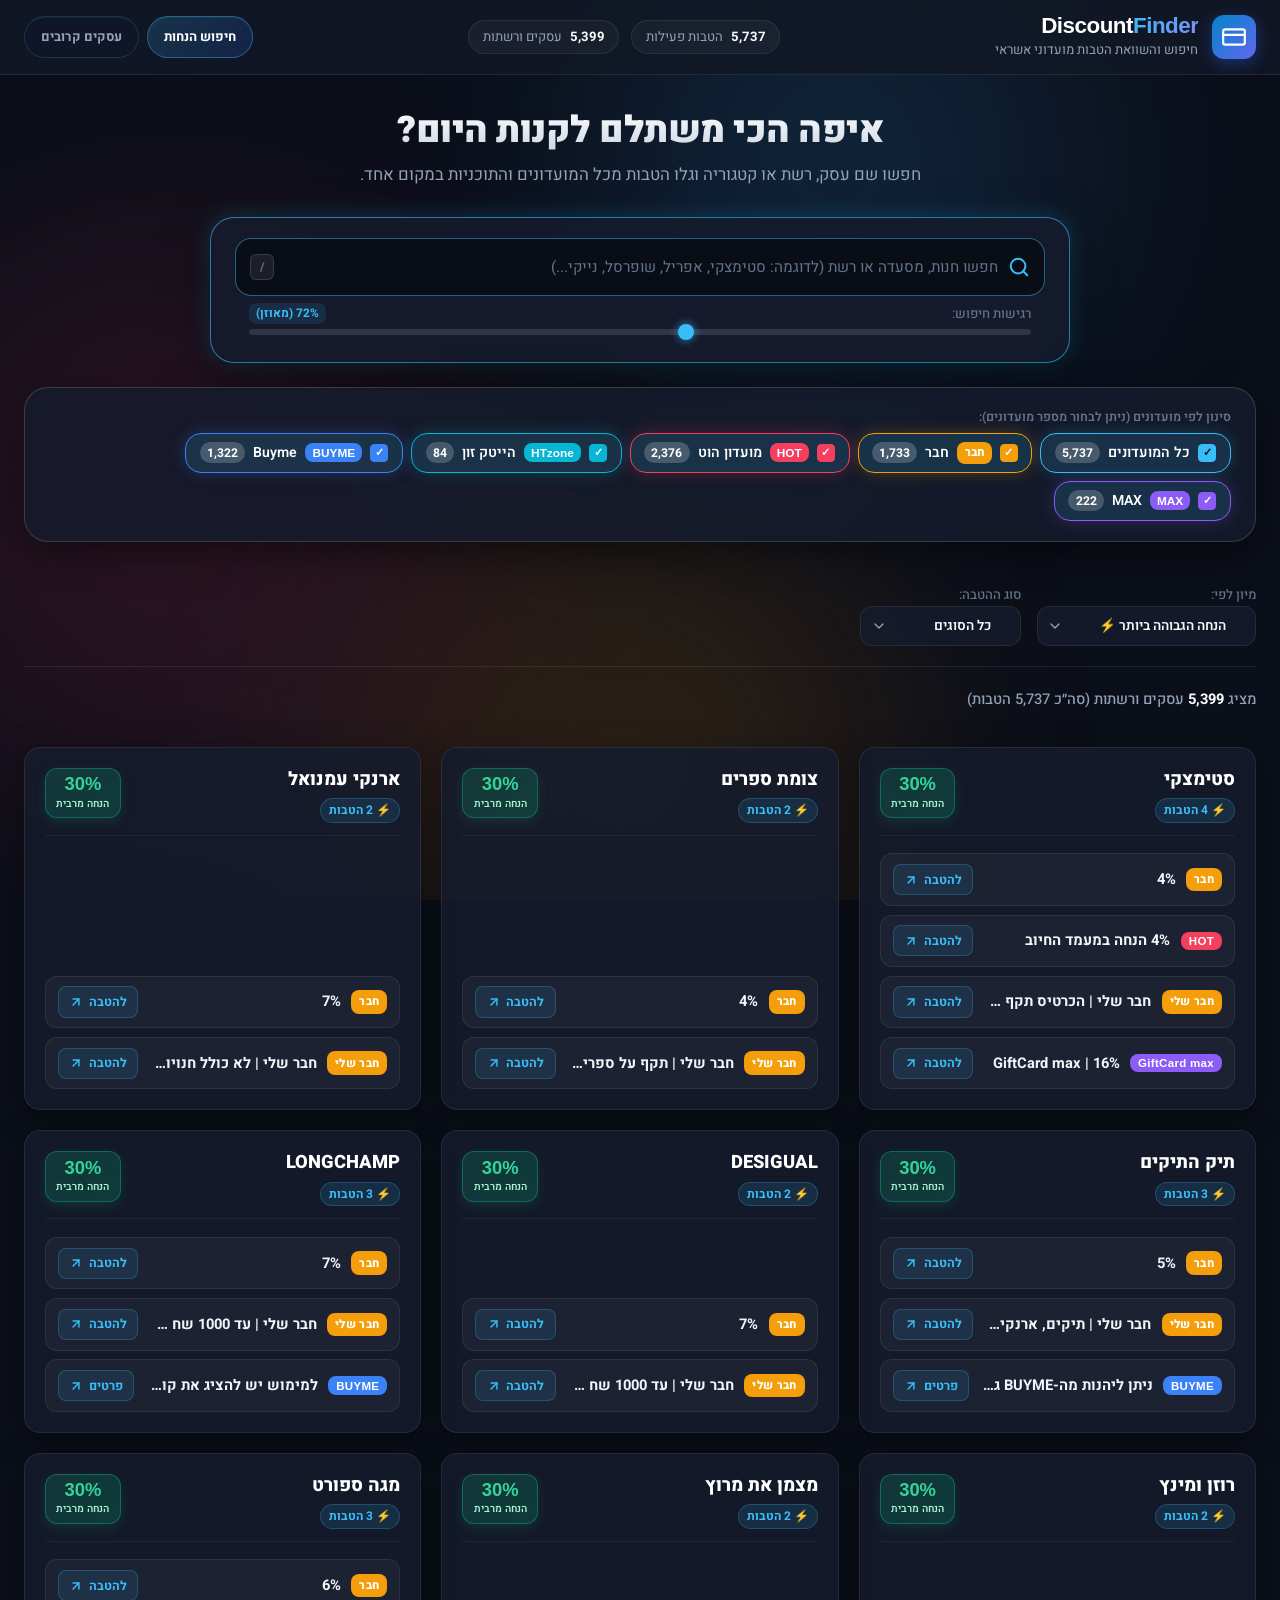
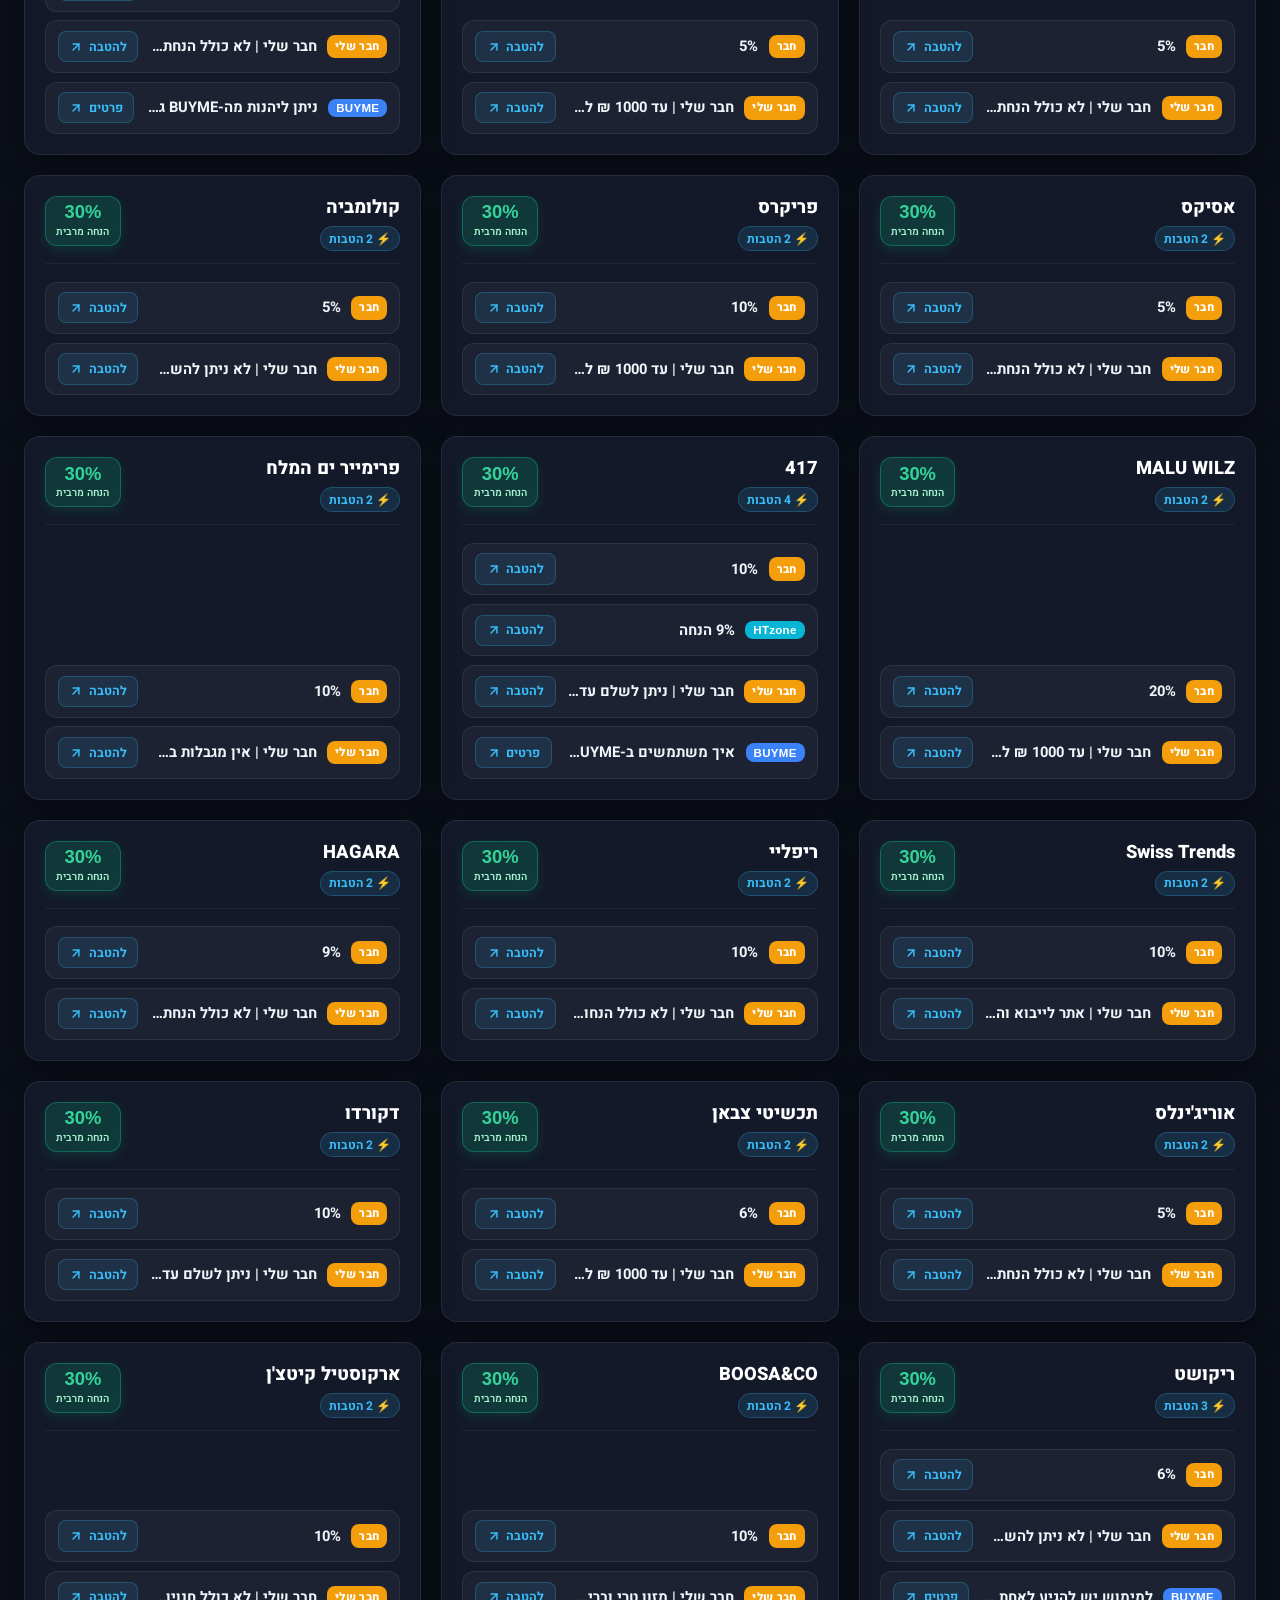
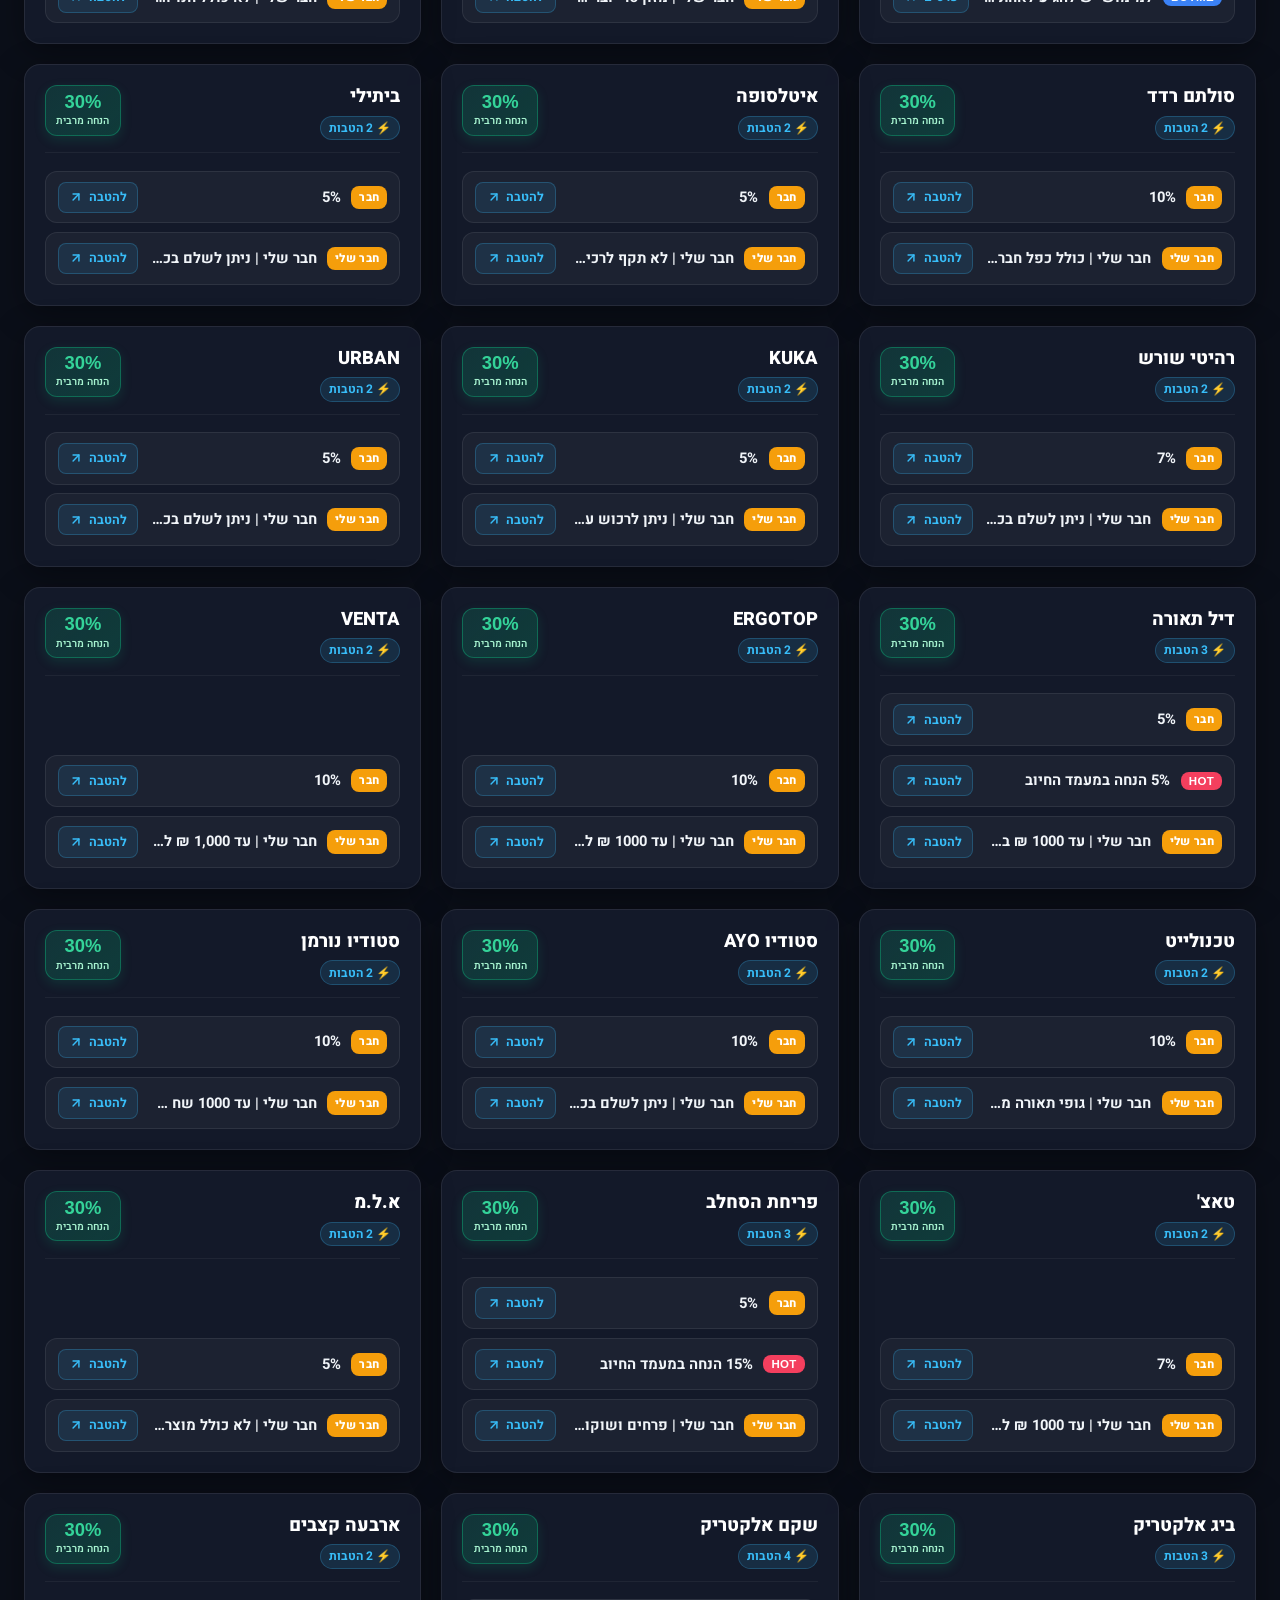
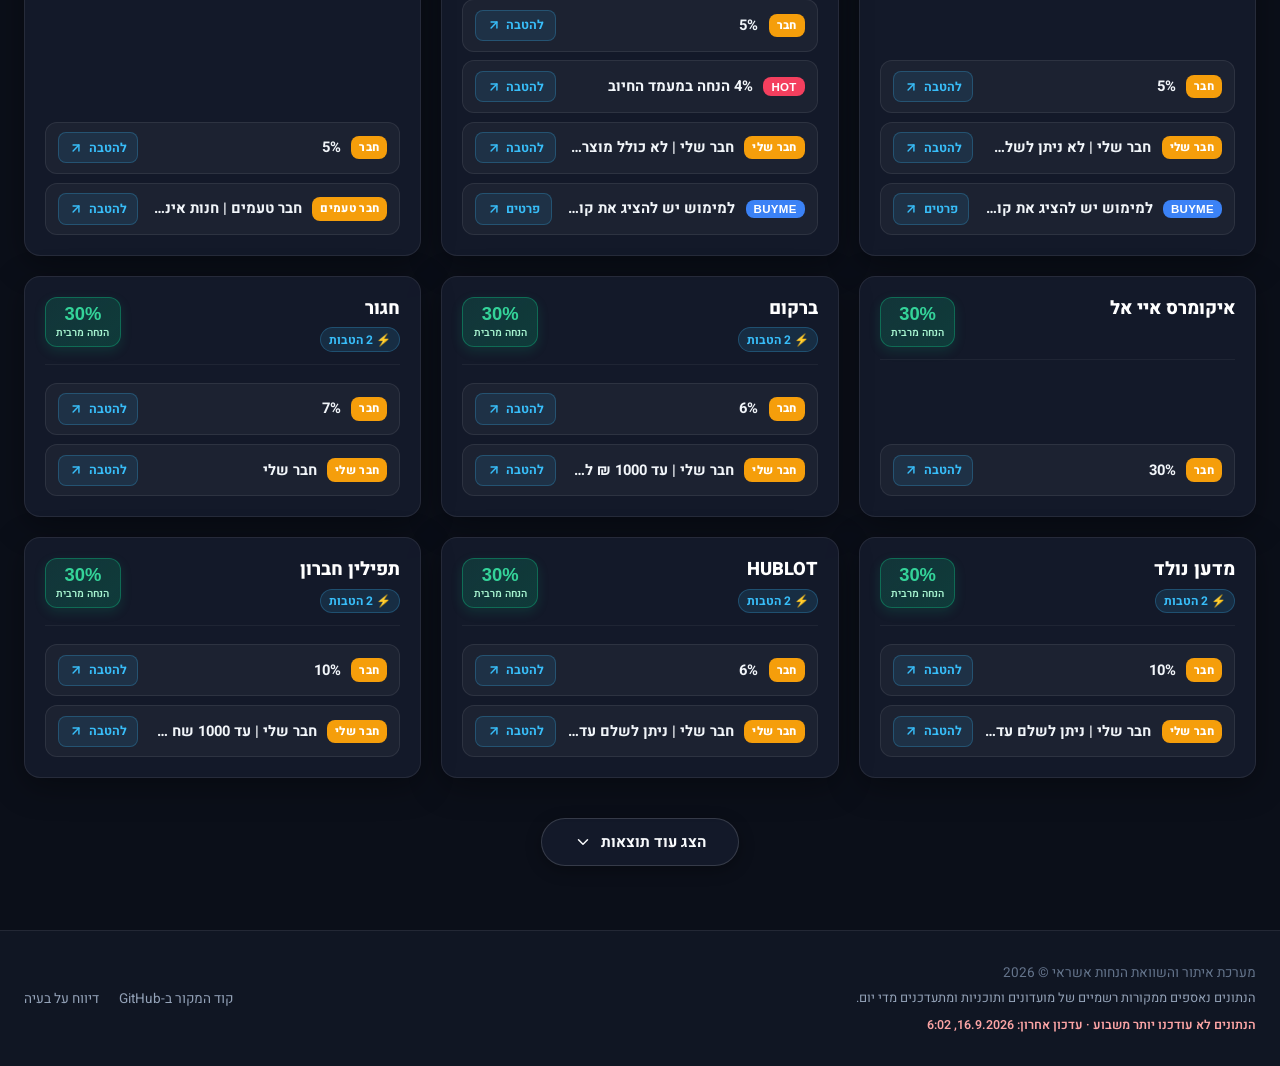
==== commit a91ec9a3: "Make program filters hierarchical and fix nearby map layout" ====
--- a/docs/index.html
+++ b/docs/index.html
@@ -12,8 +12,8 @@
 <link rel="preconnect" href="https://fonts.gstatic.com" crossorigin>
 <link href="https://fonts.googleapis.com/css2?family=Heebo:wght@300;400;500;600;700;800;900&family=Rubik:wght@400;500;600;700;800&display=swap" rel="stylesheet">
 
-<link rel="stylesheet" href="./styles.css">    <title>מאתר הנחות והטבות אשראי | חבר (משרתי הקבע והגמלאים), HOT, HTzone</title>
-    <meta name="description" content="חיפוש מיידי של כל ההנחות וההטבות בכרטיסי מועדון: חבר (משרתי הקבע והגמלאים), מועדון הוט (HOT), ו-HTzone. השוואת הנחות ומעבר ישיר להטבה.">
+<link rel="stylesheet" href="./styles.css">    <title>מאתר הנחות והטבות אשראי ומועדונים</title>
+    <meta name="description" content="חיפוש מיידי והשוואה של הנחות והטבות ממועדונים ותוכניות בישראל.">
 </head>
 
 <body>
@@ -66,9 +66,7 @@
 <section class="hero-section">
     <div class="hero-text-wrapper">
         <h2 class="hero-headline">איפה הכי משתלם לקנות היום?</h2>
-        <p class="hero-description">חפשו שם עסק, רשת או קטגוריה וגלו את כל ההנחות וההטבות בכרטיסי <strong
-                class="badge-mcc-text">חבר</strong>, <strong class="badge-hot-text">HOT</strong>, <strong
-                class="badge-htzone-text">HTzone</strong> ו-<strong class="badge-buyme-text">BUYME</strong></p>
+        <p class="hero-description">חפשו שם עסק, רשת או קטגוריה וגלו הטבות מכל המועדונים והתוכניות במקום אחד.</p>
     </div>
 
     <!-- Search Box Card -->
@@ -112,36 +110,8 @@
 <!-- components/club_filters.html -->
 <div class="club-filters-container" id="filter-row" aria-label="סינון לפי מועדונים">
     <span class="filters-group-label">סינון לפי מועדונים (ניתן לבחור מספר מועדונים):</span>
-    <div class="club-filters-group" role="group" aria-label="סינון לפי מועדונים">
-        <button class="filter-chip active" data-club="ALL" type="button" aria-pressed="true" id="filterAll">
-            <span class="chip-checkbox">✓</span>
-            <span class="chip-name">כל המועדונים</span>
-<span class="chip-count" id="countAll">--</span>        </button>
-        <button class="filter-chip chip-mcc" data-club="MCC" type="button" aria-pressed="false" id="filterMCC">
-            <span class="chip-checkbox">✓</span>
-            <span class="club-logo-tag mcc-tag">חבר</span>
-            <span class="chip-name">חבר (משרתי הקבע והגמלאים)</span>
-<span class="chip-count" id="countMCC">--</span>        </button>
-        <button class="filter-chip chip-hot" data-club="HOT" type="button" aria-pressed="false" id="filterHOT">
-            <span class="chip-checkbox">✓</span>
-            <span class="club-logo-tag hot-tag">HOT</span>
-            <span class="chip-name">מועדון הוט</span>
-<span class="chip-count" id="countHOT">--</span>        </button>
-        <button class="filter-chip chip-htzone" data-club="HTzone" type="button" aria-pressed="false" id="filterHTzone">
-            <span class="chip-checkbox">✓</span>
-            <span class="club-logo-tag htzone-tag">HTzone</span>
-            <span class="chip-name">הייטק זון</span>
-<span class="chip-count" id="countHTzone">--</span>        </button>
-        <button class="filter-chip chip-buyme" data-club="BUYME" type="button" aria-pressed="false" id="filterBUYME">
-            <span class="chip-checkbox">✓</span>
-            <span class="club-logo-tag buyme-tag">BUYME</span>
-            <span class="chip-name">Buyme</span>
-<span class="chip-count" id="countBUYME">--</span>        </button>
-        <button class="filter-chip chip-max" data-club="MAX" type="button" aria-pressed="false" id="filterMAX">
-            <span class="chip-checkbox">✓</span>
-            <span class="club-logo-tag max-tag">MAX</span>
-            <span class="chip-name">MAX</span>
-<span class="chip-count" id="countMAX">--</span>        </button>
+    <div class="club-filters-group" id="programFilters" role="group" aria-label="סינון לפי מועדונים" data-show-counts="true">
+        <span class="filters-loading">טוען מועדונים…</span>
     </div>
 </div>
         <!-- Sort and Fuzzy Sensitivity Controls -->
@@ -250,7 +220,7 @@
     <div class="container footer-content">
         <div class="footer-left">
             <p>מערכת איתור והשוואת הנחות אשראי &copy; 2026</p>
-            <p class="footer-note">הנתונים נאספים ממועדוני האשראי הרשמיים (חבר, HOT, HTzone) וגם מ-BUYME ו-MAX ומתעדכנים מדי יום.</p>
+            <p class="footer-note">הנתונים נאספים ממקורות רשמיים של מועדונים ותוכניות ומתעדכנים מדי יום.</p>
             <p id="dataFreshness" class="data-freshness" role="status" aria-live="polite">בודק מתי הנתונים עודכנו...</p>
         </div>
         <div class="footer-links">
@@ -282,6 +252,7 @@
     </div>
 </template>
     <script src="./freshness.js"></script>
+    <script src="./programs.js"></script>
 <!-- App JavaScript -->
 <script src="./app.js"></script>
 </body>
--- a/docs/styles.css
+++ b/docs/styles.css
@@ -1645,25 +1645,35 @@
     font-feature-settings: "tnum";
 }
 
-#map-container {
+#nearby-results-layout {
     position: relative;
     width: 100%;
     margin: 1.5rem 0;
+    z-index: 1;
+    display: grid;
+    grid-template-columns: minmax(0, 3fr) minmax(300px, 2fr);
+    gap: 1rem;
+    overflow: visible;
+    background: transparent;
+    border: 0;
+    box-shadow: none;
+}
+#map-panel {
+    position: sticky;
+    top: 1rem;
+    align-self: start;
+    overflow: hidden;
     border: 1px solid var(--border-highlight);
     border-radius: var(--radius-xl);
-    overflow: hidden;
     background: var(--bg-card);
     box-shadow: var(--glow-card);
-    backdrop-filter: blur(12px);
-    -webkit-backdrop-filter: blur(12px);
-    z-index: 1;
-}
-
+}
+#map-toolbar { display: flex; justify-content: flex-start; padding: .75rem; border-bottom: 1px solid var(--border-subtle); }
 #map {
     position: relative;
-    height: 44vh;
+    height: min(64vh, 680px);
     width: 100%;
-    min-height: 340px;
+    min-height: 420px;
     background: #0f172a;
 }
 
@@ -1704,14 +1714,9 @@
 }
 
 #pin-btn {
-    position: absolute;
-    bottom: 16px;
-    left: 16px;
-    z-index: 1000;
-    box-shadow: 0 6px 24px rgba(0, 0, 0, 0.5);
-    display: inline-flex;
-    align-items: center;
-    gap: 6px;
+    position: relative;
+    z-index: 1200;
+    pointer-events: auto;
     width: auto;
     min-width: 0;
 }
@@ -1794,10 +1799,12 @@
 
 /* Near Me Business List Under Map */
 #business-list-container {
-    max-height: 34vh;
+    height: min(72vh, 760px);
     overflow-y: auto;
+    overscroll-behavior: contain;
     background: rgba(15, 23, 42, 0.85);
-    border-top: 1px solid var(--border-subtle);
+    border: 1px solid var(--border-highlight);
+    border-radius: var(--radius-xl);
     scrollbar-width: thin;
     scrollbar-color: rgba(148, 163, 184, 0.4) transparent;
     padding: 1rem 1.25rem 1.25rem;
@@ -2105,18 +2112,12 @@
         width: 100%;
     }
 
-    #map-container {
-        border-radius: var(--radius-lg);
-        margin: 1rem 0;
-    }
-
-    #pin-btn {
-        width: auto;
-        left: 10px;
-        bottom: 10px;
-        font-size: 0.8rem;
-        padding: 0.5rem 0.85rem;
-    }
+    #nearby-results-layout { display: flex; flex-direction: column; gap: .75rem; margin: 1rem 0; }
+    #map-panel { position: relative; top: auto; border-radius: var(--radius-lg); }
+    #map { height: 48vh; min-height: 300px; }
+    #business-list-container { height: auto; max-height: none; overflow: visible; border-radius: var(--radius-lg); }
+
+    #pin-btn { width: auto; font-size: 0.8rem; padding: 0.5rem 0.85rem; }
 
     .business-item {
         padding: 0.9rem;
@@ -2125,4 +2126,21 @@
     .business-info h3 {
         font-size: 0.98rem;
     }
-}+}
+/* Data-driven program filters and badges */
+.program-filter-group { display: flex; flex-direction: column; gap: .3rem; }
+.filter-chip.program-filter.active,
+.filter-chip.program-filter.partial { border-color: var(--program-color); box-shadow: 0 0 16px color-mix(in srgb, var(--program-color) 25%, transparent); }
+.filter-chip.program-filter.active .chip-checkbox,
+.filter-chip.program-filter.partial .chip-checkbox,
+.program-filter .club-logo-tag { background: var(--program-color); border-color: var(--program-color); color: white; }
+.discount-option-item[data-program-id]:hover { border-color: var(--program-color); background: color-mix(in srgb, var(--program-color) 12%, transparent); }
+.option-club-badge[data-program-id], .club-badge[data-program-id] { background: var(--program-color); color: white; }
+@media (max-width: 700px) {
+  .club-filters-group { overflow-x: visible; flex-wrap: wrap; width: 100%; }
+  .program-filter-group { max-width: 100%; }
+  .filter-chip { max-width: 100%; }
+}
+
+#nearby-results-layout > #details-pane { grid-column: 1 / -1; }
+#map-panel, #business-list-container { min-width: 0; width: 100%; }
